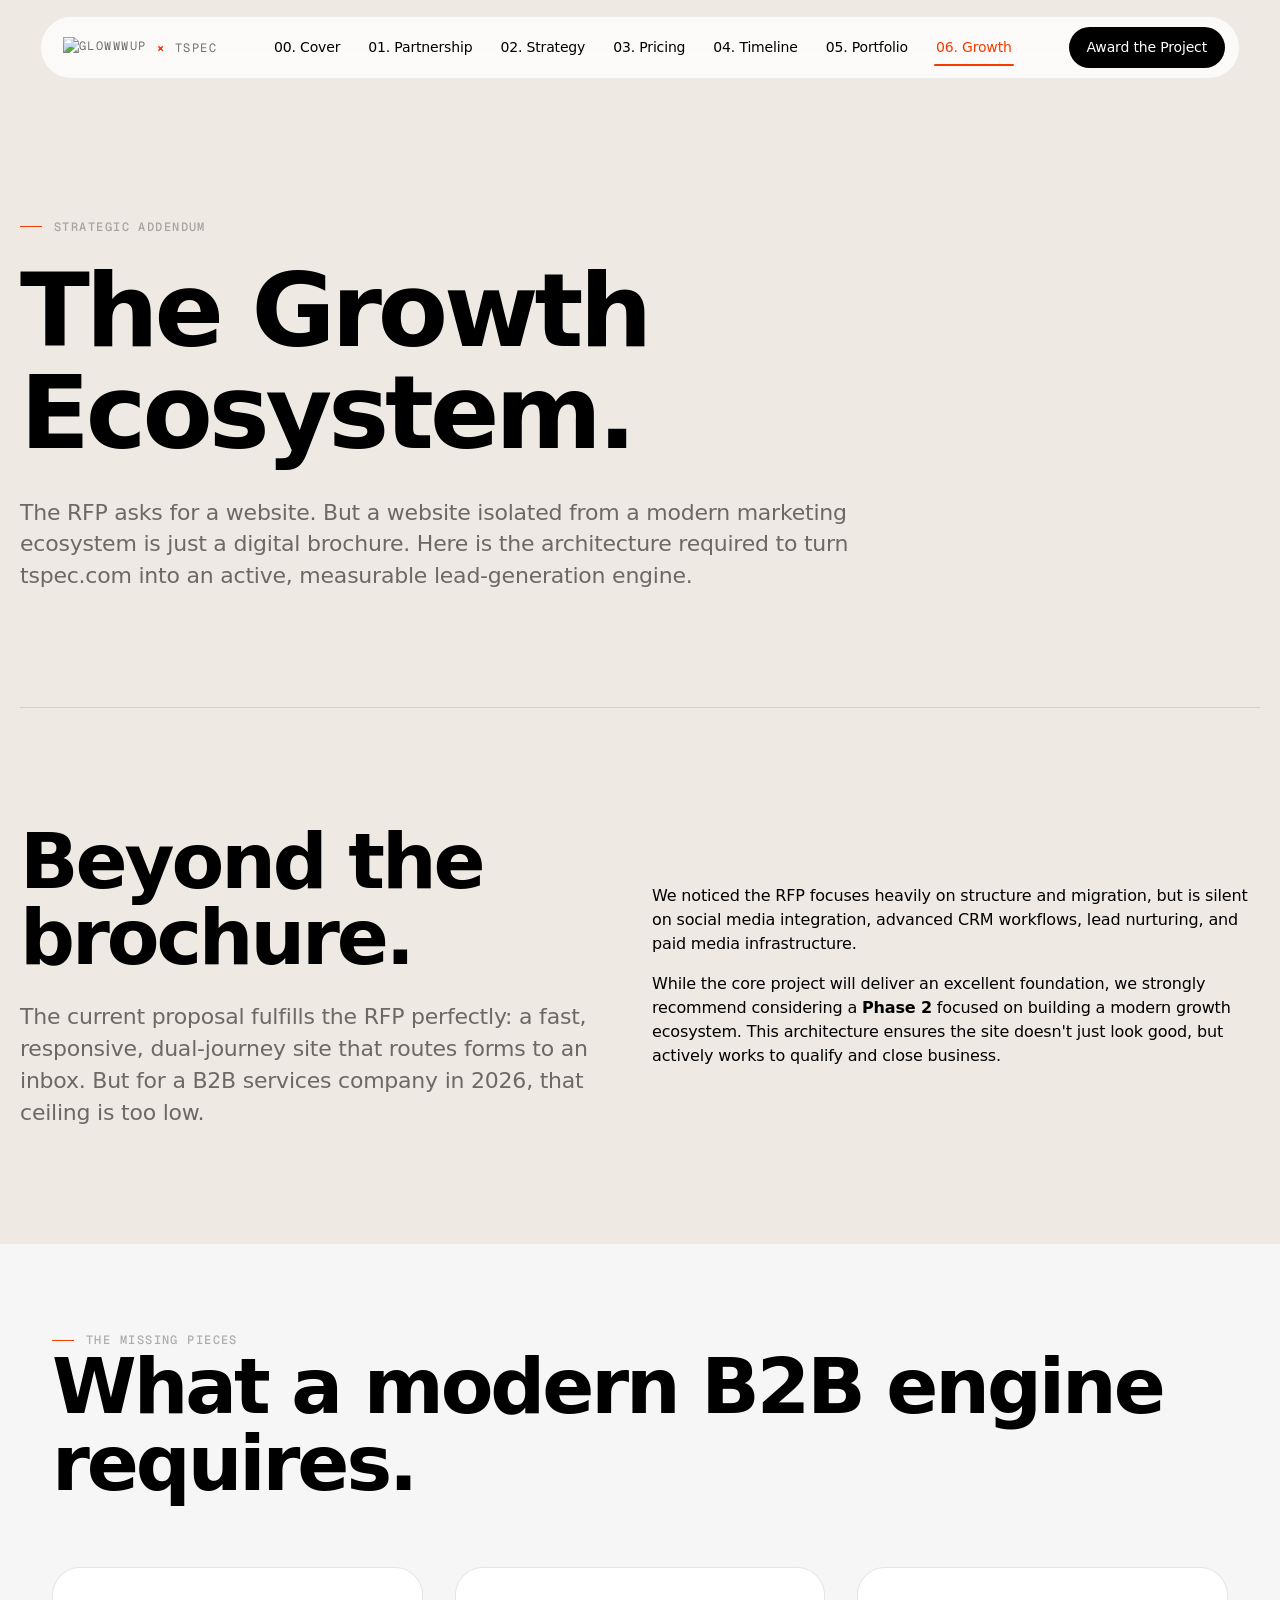
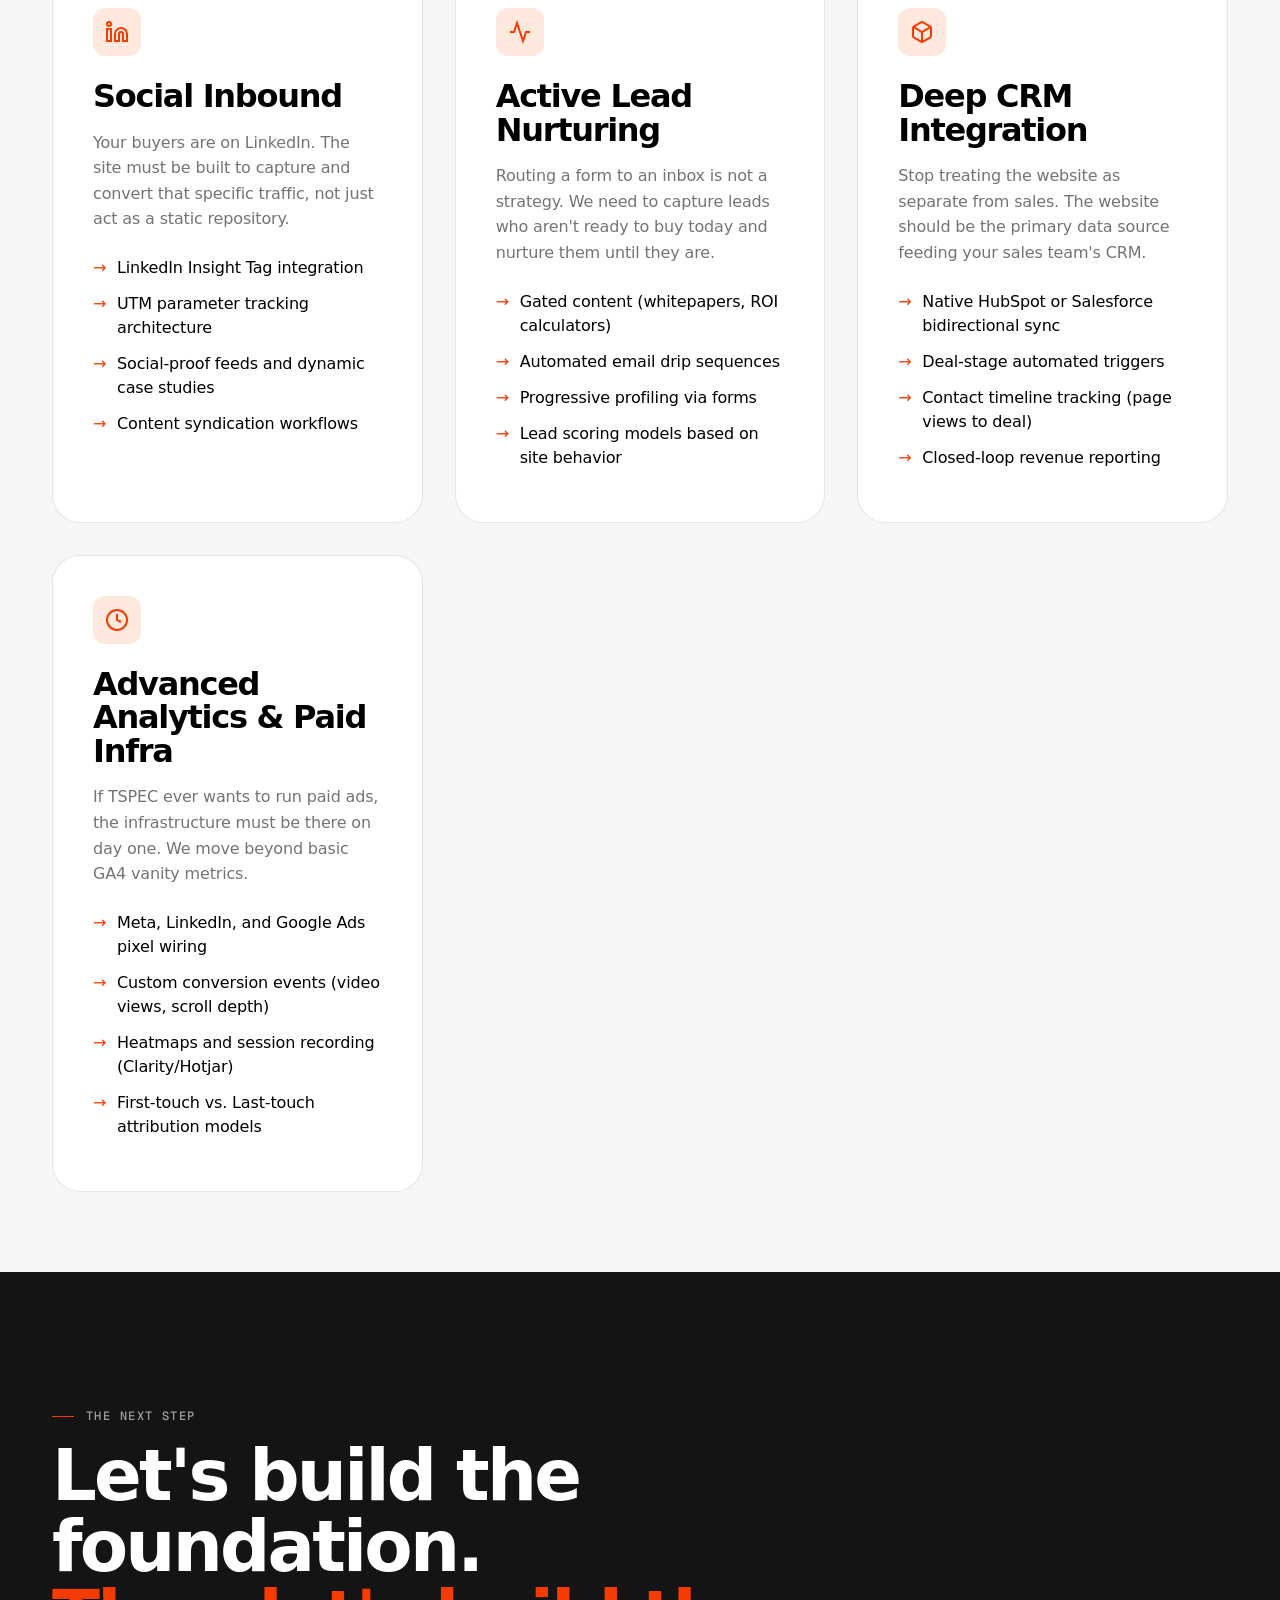
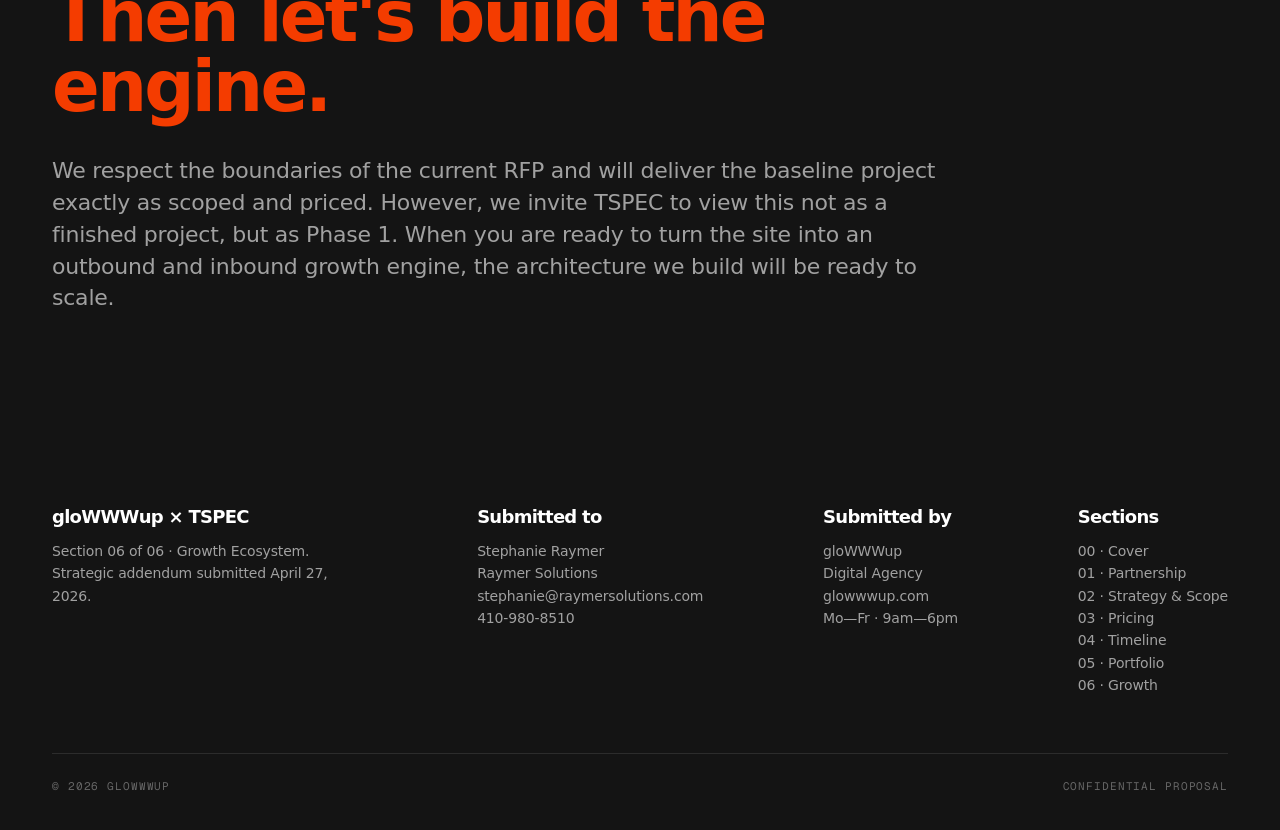
==== growth.html @ bdda94e9 "Fix website footer links and clean up proposal pages" ====
<!DOCTYPE html>
<html lang="en">

<head>
  <meta charset="utf-8">
  <meta name="viewport" content="width=device-width, initial-scale=1">
  <title>Growth Ecosystem · gloWWWup × TSPEC</title>
  <meta name="description"
    content="A strategic addendum to the TSPEC RFP response, focusing on the modern growth ecosystem, lead generation, and CRM integration.">
  <link rel="preconnect" href="https://fonts.googleapis.com">
  <link rel="preconnect" href="https://fonts.gstatic.com" crossorigin>
  <link
    href="https://fonts.googleapis.com/css2?family=Geist+Mono:wght@400;500;600&family=Playfair+Display:ital,wght@1,500&display=swap"
    rel="stylesheet">
  <link rel="stylesheet" href="assets/css/site.css">
  <style>
    .growth-hero {
      padding: clamp(64px, 9vw, 128px) 0;
      border-bottom: 1px solid var(--border);
    }

    .growth-hero h1 {
      font-size: clamp(48px, 8vw, 120px);
      letter-spacing: -.04em;
      line-height: 1;
      margin: 24px 0 32px;
      max-width: 14ch;
      overflow-wrap: break-word;
      word-break: break-word;
    }

    .ecosystem-grid {
      display: grid;
      grid-template-columns: repeat(auto-fit, minmax(300px, 1fr));
      gap: 32px;
      margin-top: 64px;
    }

    .eco-card {
      background: var(--surface);
      border: 1px solid var(--border);
      padding: 40px;
      border-radius: var(--r-lg);
    }

    .eco-card h3 {
      margin-bottom: 16px;
      font-size: clamp(24px, 3vw, 32px);
    }

    .eco-card p {
      color: var(--fg2);
      line-height: 1.6;
      margin-bottom: 24px;
    }

    .eco-card ul {
      list-style: none;
      padding: 0;
      margin: 0;
    }

    .eco-card li {
      position: relative;
      padding-left: 24px;
      margin-bottom: 12px;
      color: var(--fg1);
      font-weight: 500;
    }

    .eco-card li::before {
      content: '→';
      position: absolute;
      left: 0;
      color: var(--accent);
    }

    .eco-icon {
      display: inline-flex;
      align-items: center;
      justify-content: center;
      width: 48px;
      height: 48px;
      border-radius: var(--r-sm);
      background: var(--accent-soft);
      color: var(--accent);
      margin-bottom: 24px;
    }
  </style>
</head>

<body>

  <!-- ── NAV PILL ── -->
  <nav class="nav-pill">
    <div class="brand">
      <img src="assets/imagery/glowwwup-icon.svg" alt="gloWWWup">
      <span class="x">×</span>
      <span>TSPEC</span>
    </div>
    <div class="links">
      <a href="index.html">00. Cover</a>
      <a href="partnership.html">01. Partnership</a>
      <a href="strategy.html">02. Strategy</a>
      <a href="pricing.html">03. Pricing</a>
      <a href="timeline.html">04. Timeline</a>
      <a href="portfolio.html">05. Portfolio</a>
      <a href="growth.html" class="active" style="color: var(--accent);">06. Growth</a>
    </div>
    <a href="mailto:stephanie@raymersolutions.com" class="cta">Award the Project</a>
  </nav>

  <!-- ── HERO ── -->
  <section class="growth-hero shell">
    <p class="eyebrow">Strategic Addendum</p>
    <h1>The <span class="ital">Growth</span> Ecosystem.</h1>
    <p class="lede" style="max-width: 65ch;">
      The RFP asks for a website. But a website isolated from a modern marketing ecosystem is just a digital brochure.
      Here is the architecture required to turn tspec.com into an active, measurable lead-generation engine.
    </p>
  </section>

  <!-- ── INTRODUCTION ── -->
  <section class="section shell">
    <div class="grid-2">
      <div>
        <h2>Beyond the brochure.</h2>
        <p class="lede" style="margin-top: 24px;">The current proposal fulfills the RFP perfectly: a fast, responsive,
          dual-journey site that routes forms to an inbox. But for a B2B services company in 2026, that ceiling is too
          low.</p>
      </div>
      <div class="stack" style="justify-content: center;">
        <p>We noticed the RFP focuses heavily on structure and migration, but is silent on social media integration,
          advanced CRM workflows, lead nurturing, and paid media infrastructure. </p>
        <p>While the core project will deliver an excellent foundation, we strongly recommend considering a
          <strong>Phase 2</strong> focused on building a modern growth ecosystem. This architecture ensures the site
          doesn't just look good, but actively works to qualify and close business.</p>
      </div>
    </div>
  </section>

  <!-- ── ECOSYSTEM PILLARS ── -->
  <section class="section-on-alt">
    <div class="shell" style="padding-top: 80px; padding-bottom: 80px;">
      <p class="eyebrow">The Missing Pieces</p>
      <h2>What a modern B2B engine requires.</h2>

      <div class="ecosystem-grid">

        <!-- Pillar 1 -->
        <div class="eco-card">
          <div class="eco-icon">
            <svg width="24" height="24" viewBox="0 0 24 24" fill="none" stroke="currentColor" stroke-width="2">
              <path d="M16 8a6 6 0 0 1 6 6v7h-4v-7a2 2 0 0 0-2-2 2 2 0 0 0-2 2v7h-4v-7a6 6 0 0 1 6-6z"></path>
              <rect x="2" y="9" width="4" height="12"></rect>
              <circle cx="4" cy="4" r="2"></circle>
            </svg>
          </div>
          <h3>Social Inbound</h3>
          <p>Your buyers are on LinkedIn. The site must be built to capture and convert that specific traffic, not just
            act as a static repository.</p>
          <ul>
            <li>LinkedIn Insight Tag integration</li>
            <li>UTM parameter tracking architecture</li>
            <li>Social-proof feeds and dynamic case studies</li>
            <li>Content syndication workflows</li>
          </ul>
        </div>

        <!-- Pillar 2 -->
        <div class="eco-card">
          <div class="eco-icon">
            <svg width="24" height="24" viewBox="0 0 24 24" fill="none" stroke="currentColor" stroke-width="2">
              <path d="M22 12h-4l-3 9L9 3l-3 9H2"></path>
            </svg>
          </div>
          <h3>Active Lead Nurturing</h3>
          <p>Routing a form to an inbox is not a strategy. We need to capture leads who aren't ready to buy today and
            nurture them until they are.</p>
          <ul>
            <li>Gated content (whitepapers, ROI calculators)</li>
            <li>Automated email drip sequences</li>
            <li>Progressive profiling via forms</li>
            <li>Lead scoring models based on site behavior</li>
          </ul>
        </div>

        <!-- Pillar 3 -->
        <div class="eco-card">
          <div class="eco-icon">
            <svg width="24" height="24" viewBox="0 0 24 24" fill="none" stroke="currentColor" stroke-width="2">
              <path
                d="M21 16V8a2 2 0 0 0-1-1.73l-7-4a2 2 0 0 0-2 0l-7 4A2 2 0 0 0 3 8v8a2 2 0 0 0 1 1.73l7 4a2 2 0 0 0 2 0l7-4A2 2 0 0 0 21 16z">
              </path>
              <polyline points="3.27 6.96 12 12.01 20.73 6.96"></polyline>
              <line x1="12" y1="22.08" x2="12" y2="12"></line>
            </svg>
          </div>
          <h3>Deep CRM Integration</h3>
          <p>Stop treating the website as separate from sales. The website should be the primary data source feeding
            your sales team's CRM.</p>
          <ul>
            <li>Native HubSpot or Salesforce bidirectional sync</li>
            <li>Deal-stage automated triggers</li>
            <li>Contact timeline tracking (page views to deal)</li>
            <li>Closed-loop revenue reporting</li>
          </ul>
        </div>

        <!-- Pillar 4 -->
        <div class="eco-card">
          <div class="eco-icon">
            <svg width="24" height="24" viewBox="0 0 24 24" fill="none" stroke="currentColor" stroke-width="2">
              <circle cx="12" cy="12" r="10"></circle>
              <polyline points="12 6 12 12 16 14"></polyline>
            </svg>
          </div>
          <h3>Advanced Analytics & Paid Infra</h3>
          <p>If TSPEC ever wants to run paid ads, the infrastructure must be there on day one. We move beyond basic GA4
            vanity metrics.</p>
          <ul>
            <li>Meta, LinkedIn, and Google Ads pixel wiring</li>
            <li>Custom conversion events (video views, scroll depth)</li>
            <li>Heatmaps and session recording (Clarity/Hotjar)</li>
            <li>First-touch vs. Last-touch attribution models</li>
          </ul>
        </div>

      </div>
    </div>
  </section>

  <!-- ── PHASE 2 PROPOSAL ── -->
  <section class="dark-band">
    <div class="shell">
      <p class="eyebrow eyebrow-on-dark">The Next Step</p>
      <h2 style="font-size: clamp(36px, 5.5vw, 72px); margin: 16px 0 32px; max-width: 18ch;">
        Let's build the foundation.<br>
        <span class="accent">Then let's build the engine.</span>
      </h2>
      <p class="lede" style="max-width: 64ch;">
        We respect the boundaries of the current RFP and will deliver the baseline project exactly as scoped and priced.
        However, we invite TSPEC to view this not as a finished project, but as Phase 1. When you are ready to turn the
        site into an outbound and inbound growth engine, the architecture we build will be ready to scale.
      </p>
    </div>
  </section>

  <!-- ── FOOTER ── -->
  <footer class="site-foot">
    <div class="shell">
      <div class="row">
        <div style="max-width: 30ch;">
          <h6>gloWWWup × TSPEC</h6>
          <p>Section 06 of 06 · Growth Ecosystem. Strategic addendum submitted April 27, 2026.</p>
        </div>
        <div>
          <h6>Submitted to</h6>
          <p>Stephanie Raymer<br>Raymer Solutions<br><a
              href="mailto:stephanie@raymersolutions.com">stephanie@raymersolutions.com</a><br>410-980-8510</p>
        </div>
        <div>
          <h6>Submitted by</h6>
          <p>gloWWWup<br>Digital Agency<br><a href="https://glowwwup.com">glowwwup.com</a><br>Mo—Fr · 9am—6pm</p>
        </div>
        <div>
          <h6>Sections</h6>
          <p>
            <a href="index.html">00 · Cover</a><br>
            <a href="partnership.html">01 · Partnership</a><br>
            <a href="strategy.html">02 · Strategy &amp; Scope</a><br>
            <a href="pricing.html">03 · Pricing</a><br>
            <a href="timeline.html">04 · Timeline</a><br>
            <a href="portfolio.html">05 · Portfolio</a><br>
            <a href="growth.html">06 · Growth</a>
          </p>
        </div>
      </div>
      <div class="legal">
        <span>© 2026 gloWWWup</span>
        <span>Confidential Proposal</span>
      </div>
    </div>
  </footer>

</body>

</html>
---- assets/css/site.css ----
/* ─────────────────────────────────────────────────────────────────────────
   gloWWWup × TSPEC — Proposal Site
   Design tokens lifted from the gloWWWup style guide v1
   ───────────────────────────────────────────────────────────────────────── */

:root {
  /* Surfaces */
  --bg:              #EEE9E3;
  --bg-alt:          #F6F6F6;
  --bg-dark:         #141414;
  --surface:         #FFFFFF;

  /* Foreground */
  --fg1:             #000000;
  --fg2:             rgba(0,0,0,.55);
  --fg3:             rgba(0,0,0,.30);
  --fg-on-dark:      #FFFFFF;
  --fg-on-dark-mute: rgba(255,255,255,.60);
  --fg-on-dark-dim:  rgba(255,255,255,.35);

  /* Accent */
  --accent:          #F43C00;
  --accent-soft:     #FFE9DF;
  --accent-deep:     #5A1500;
  --on-accent:       #FFFFFF;

  /* Borders */
  --border:          rgba(0,0,0,.10);
  --border-strong:   rgba(0,0,0,.20);
  --border-dark:     rgba(255,255,255,.10);

  /* TSPEC accent (used sparingly, paired with brand) */
  --tspec-green:     #6F9A40;
  --tspec-deep:      #3A4A28;

  /* Typography */
  --font-sans:  "Helvetica Neue", "HelveticaNeue", "Inter", system-ui, -apple-system, sans-serif;
  --font-geist: "Geist Mono", "JetBrains Mono", "SF Mono", ui-monospace, Menlo, monospace;
  --font-serif: "Playfair Display", "Times New Roman", serif;

  /* Spacing scale */
  --sp-1: 4px;  --sp-2: 8px;   --sp-3: 12px;  --sp-4: 16px;
  --sp-5: 24px; --sp-6: 32px;  --sp-7: 48px;  --sp-8: 64px;
  --sp-9: 96px; --sp-10: 128px;

  /* Radii */
  --r-xs: 6px; --r-sm: 12px; --r-md: 20px; --r-lg: 28px; --r-xl: 40px; --r-pill: 999px;

  /* Elevation */
  --shadow-sm: 0 1px 2px rgba(0,0,0,.06);
  --shadow-md: 0 8px 24px rgba(0,0,0,.08);
  --shadow-lg: 0 24px 60px rgba(0,0,0,.12);

  /* Motion */
  --ease-out: cubic-bezier(.2,.7,.1,1);
}

/* ── RESET ── */
*, *::before, *::after { box-sizing: border-box; }
html, body { margin: 0; padding: 0; }
img, svg { display: block; max-width: 100%; }
button { font: inherit; cursor: pointer; border: none; background: none; }
a { color: inherit; text-decoration: none; }
ul { list-style: none; padding: 0; margin: 0; }

/* ── BASE TYPOGRAPHY ── */
html { -webkit-font-smoothing: antialiased; -moz-osx-font-smoothing: grayscale; }
body {
  font-family: var(--font-sans);
  background: var(--bg);
  color: var(--fg1);
  font-size: 16px;
  line-height: 1.5;
  letter-spacing: -.01em;
}

h1, h2, h3, h4, h5, h6 { margin: 0; font-weight: 700; letter-spacing: -.04em; line-height: 1; }
h1 { font-size: clamp(56px, 9vw, 96px); }
h2 { font-size: clamp(40px, 6vw, 80px); }
h3 { font-size: clamp(32px, 4vw, 56px); line-height: 1.05; }
h4 { font-size: clamp(24px, 2.6vw, 40px); font-weight: 500; line-height: 1.1; }
h5 { font-size: 28px; font-weight: 600; line-height: 1.15; }
h6 { font-size: 22px; font-weight: 600; line-height: 1.2; }

p { margin: 0; }
em, .italic-serif { font-family: var(--font-serif); font-style: italic; font-weight: 500; }

.eyebrow {
  font-family: var(--font-geist);
  font-size: 12px;
  font-weight: 500;
  letter-spacing: .12em;
  text-transform: uppercase;
  color: var(--fg3);
  display: inline-flex;
  align-items: center;
  gap: 12px;
}
.eyebrow::before {
  content: '';
  display: inline-block;
  width: 22px;
  height: 1px;
  background: var(--accent);
}
.eyebrow.no-rule::before { display: none; }
.eyebrow-on-dark { color: var(--fg-on-dark-mute); }

.lede {
  font-size: clamp(18px, 2vw, 22px);
  line-height: 1.45;
  color: var(--fg2);
  letter-spacing: -.01em;
  max-width: 60ch;
}

.accent { color: var(--accent); }
.muted  { color: var(--fg2); }

/* ── LAYOUT ── */
.shell {
  max-width: 1240px;
  margin: 0 auto;
  padding: 0 32px;
}
@media (max-width: 600px) {
  .shell { padding: 0 20px; }
}
.section { padding: clamp(64px, 9vw, 128px) 0; }
.section.tight { padding: clamp(48px, 6vw, 80px) 0; }
.section + .section { border-top: 1px solid var(--border); }
.section-on-dark { background: var(--bg-dark); color: var(--fg-on-dark); }
.section-on-dark + .section { border-top: none; }
.section-on-dark .lede { color: var(--fg-on-dark-mute); }
.section-on-alt { background: var(--bg-alt); }

/* Page-wide stripe to put a dark band edge-to-edge */
.dark-band {
  background: var(--bg-dark);
  color: var(--fg-on-dark);
  padding: clamp(72px, 10vw, 144px) 0;
}
.dark-band .lede { color: var(--fg-on-dark-mute); }
.dark-band .eyebrow { color: var(--fg-on-dark-mute); }

/* ── NAV PILL ── */
.nav-pill {
  position: sticky;
  top: 16px;
  z-index: 100;
  margin: 16px auto;
  width: calc(100% - 32px);
  max-width: 1200px;
  display: flex;
  align-items: center;
  justify-content: space-between;
  gap: 16px;
  background: rgba(255,255,255,.78);
  backdrop-filter: blur(14px);
  -webkit-backdrop-filter: blur(14px);
  border: 1px solid rgba(0,0,0,.06);
  border-radius: var(--r-pill);
  padding: 10px 14px 10px 22px;
  transition: all .3s var(--ease-out);
}
.nav-pill .brand {
  display: flex; align-items: center; gap: 10px;
  font-family: var(--font-geist);
  font-size: 12px;
  letter-spacing: .12em;
  text-transform: uppercase;
  color: var(--fg2);
}
.nav-pill .brand img { height: 22px; width: auto; }
.nav-pill .brand .x { color: var(--accent); font-weight: 700; }
.nav-pill .links {
  display: flex; gap: 24px;
  font-size: 14px; font-weight: 500;
}
.nav-pill .links a {
  position: relative;
  padding: 6px 2px;
  transition: color .18s var(--ease-out);
}
.nav-pill .links a:hover { color: var(--accent); }
.nav-pill .links a.active::after {
  content: '';
  position: absolute;
  left: 0; right: 0; bottom: -2px;
  height: 2px; background: var(--accent);
  border-radius: 2px;
}
.nav-pill .cta {
  background: #000; color: #fff;
  padding: 10px 18px;
  border-radius: var(--r-pill);
  font-size: 14px; font-weight: 500;
  transition: background .18s var(--ease-out);
}
.nav-pill .cta:hover { background: var(--accent); }
@media (max-width: 900px) {
  .nav-pill .links { display: none; }
}
@media (max-width: 600px) {
  .nav-pill {
    padding: 8px 10px 8px 16px;
    gap: 8px;
    width: calc(100% - 40px);
    top: 12px;
  }
  .nav-pill .brand span:last-child,
  .nav-pill .brand .x { display: none; }
  .nav-pill .brand img { height: 18px; }
  .nav-pill .cta { padding: 8px 14px; font-size: 13px; }
}

/* ── BUTTONS ── */
.btn {
  display: inline-flex;
  align-items: center;
  gap: 10px;
  padding: 14px 8px 14px 22px;
  border-radius: var(--r-pill);
  border: 1px solid transparent;
  font-family: var(--font-sans);
  font-size: 15px;
  font-weight: 500;
  letter-spacing: -.01em;
  cursor: pointer;
  transition: background .2s var(--ease-out), color .2s var(--ease-out), transform .2s var(--ease-out);
}
.btn:hover { transform: translateY(-1px); }
.btn .arrow {
  width: 32px; height: 32px;
  border-radius: var(--r-pill);
  background: #fff;
  display: inline-flex; align-items: center; justify-content: center;
}
.btn .arrow svg { width: 12px; height: 12px; }
.btn-primary { background: #000; color: #fff; }
.btn-primary:hover { background: var(--accent); }
.btn-primary:hover .arrow svg path { stroke: var(--accent); }
.btn-accent  { background: var(--accent); color: #fff; }
.btn-accent .arrow svg path { stroke: var(--accent); }
.btn-ghost   { background: transparent; color: #000; border-color: var(--border-strong); padding: 14px 22px; }
.btn-ghost:hover { background: #000; color: #fff; }
.btn-on-dark.btn-ghost { color: #fff; border-color: rgba(255,255,255,.25); }
.btn-on-dark.btn-ghost:hover { background: #fff; color: #000; }

/* ── CARD ── */
.card {
  background: var(--surface);
  border: 1px solid var(--border);
  border-radius: var(--r-lg);
  padding: 28px 30px;
}
.card.flush { padding: 0; overflow: hidden; }
.card-on-dark {
  background: rgba(255,255,255,.04);
  border-color: var(--border-dark);
}

/* ── FOOTER ── */
.site-foot {
  background: var(--bg-dark);
  color: var(--fg-on-dark);
  padding: 64px 0 36px;
}
.site-foot .row {
  display: flex;
  justify-content: space-between;
  align-items: flex-start;
  gap: 32px;
  flex-wrap: wrap;
}
.site-foot h6 { color: var(--fg-on-dark); font-weight: 600; margin-bottom: 12px; font-size: 18px; }
.site-foot p, .site-foot a { color: var(--fg-on-dark-mute); font-size: 14px; line-height: 1.6; }
.site-foot a:hover { color: var(--accent); }
.site-foot .legal {
  margin-top: 56px;
  padding-top: 24px;
  border-top: 1px solid var(--border-dark);
  display: flex; justify-content: space-between; gap: 16px; flex-wrap: wrap;
  font-family: var(--font-geist);
  font-size: 11px; letter-spacing: .08em; text-transform: uppercase;
  color: var(--fg-on-dark-dim);
}

/* ── UTILITY ── */
.grid     { display: grid; gap: var(--sp-5); }
.grid-2   { display: grid; grid-template-columns: 1fr 1fr; gap: var(--sp-5); }
.grid-3   { display: grid; grid-template-columns: repeat(3, 1fr); gap: var(--sp-5); }
.grid-4   { display: grid; grid-template-columns: repeat(4, 1fr); gap: var(--sp-5); }
.flex     { display: flex; }
.between  { justify-content: space-between; }
.center   { justify-content: center; align-items: center; }
.stack    { display: flex; flex-direction: column; gap: var(--sp-4); }
.stack-lg { display: flex; flex-direction: column; gap: var(--sp-7); }

@media (max-width: 900px) {
  .grid-2, .grid-3, .grid-4 { grid-template-columns: 1fr; }
}

/* ── BADGE / CHIP ── */
.badge {
  display: inline-flex;
  align-items: center;
  gap: 6px;
  padding: 5px 10px;
  border-radius: var(--r-pill);
  background: var(--accent-soft);
  color: var(--accent-deep);
  font-family: var(--font-geist);
  font-size: 11px;
  font-weight: 600;
  letter-spacing: .06em;
  text-transform: uppercase;
}
.badge-on-dark {
  background: rgba(255,255,255,.08);
  color: var(--fg-on-dark);
}
.badge-accent {
  background: var(--accent);
  color: #fff;
}

/* Hairline divider */
.rule { height: 1px; background: var(--border); border: none; margin: 0; }
.rule-on-dark { background: var(--border-dark); }

/* TOC dot leader for cover */
.dot-leader {
  display: grid;
  grid-template-columns: auto 1fr auto;
  align-items: baseline;
  gap: 12px;
}
.dot-leader .dots {
  border-bottom: 1px dotted var(--border-strong);
  height: 0;
  align-self: end;
  margin-bottom: 6px;
}

/* Accent link */
.alink {
  font-weight: 500;
  border-bottom: 1px solid currentColor;
  padding-bottom: 1px;
  transition: color .18s var(--ease-out);
}
.alink:hover { color: var(--accent); }
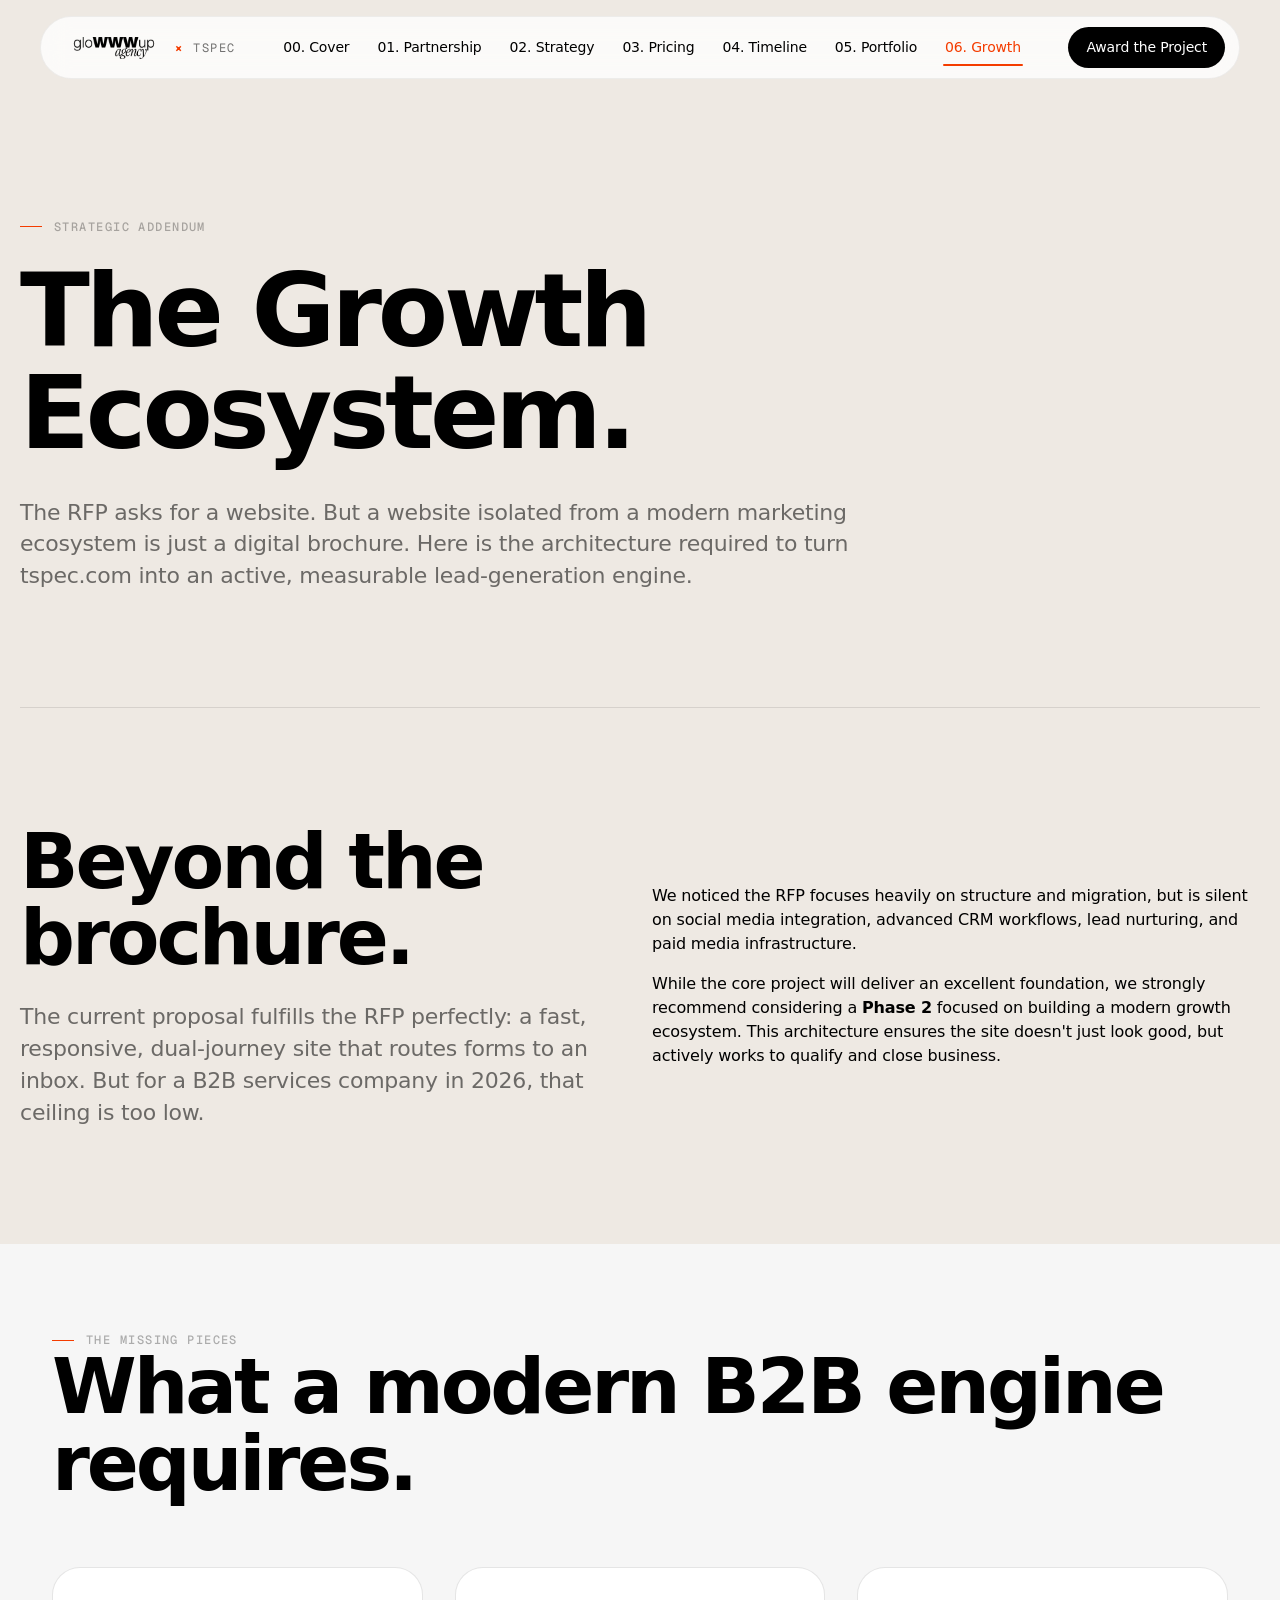
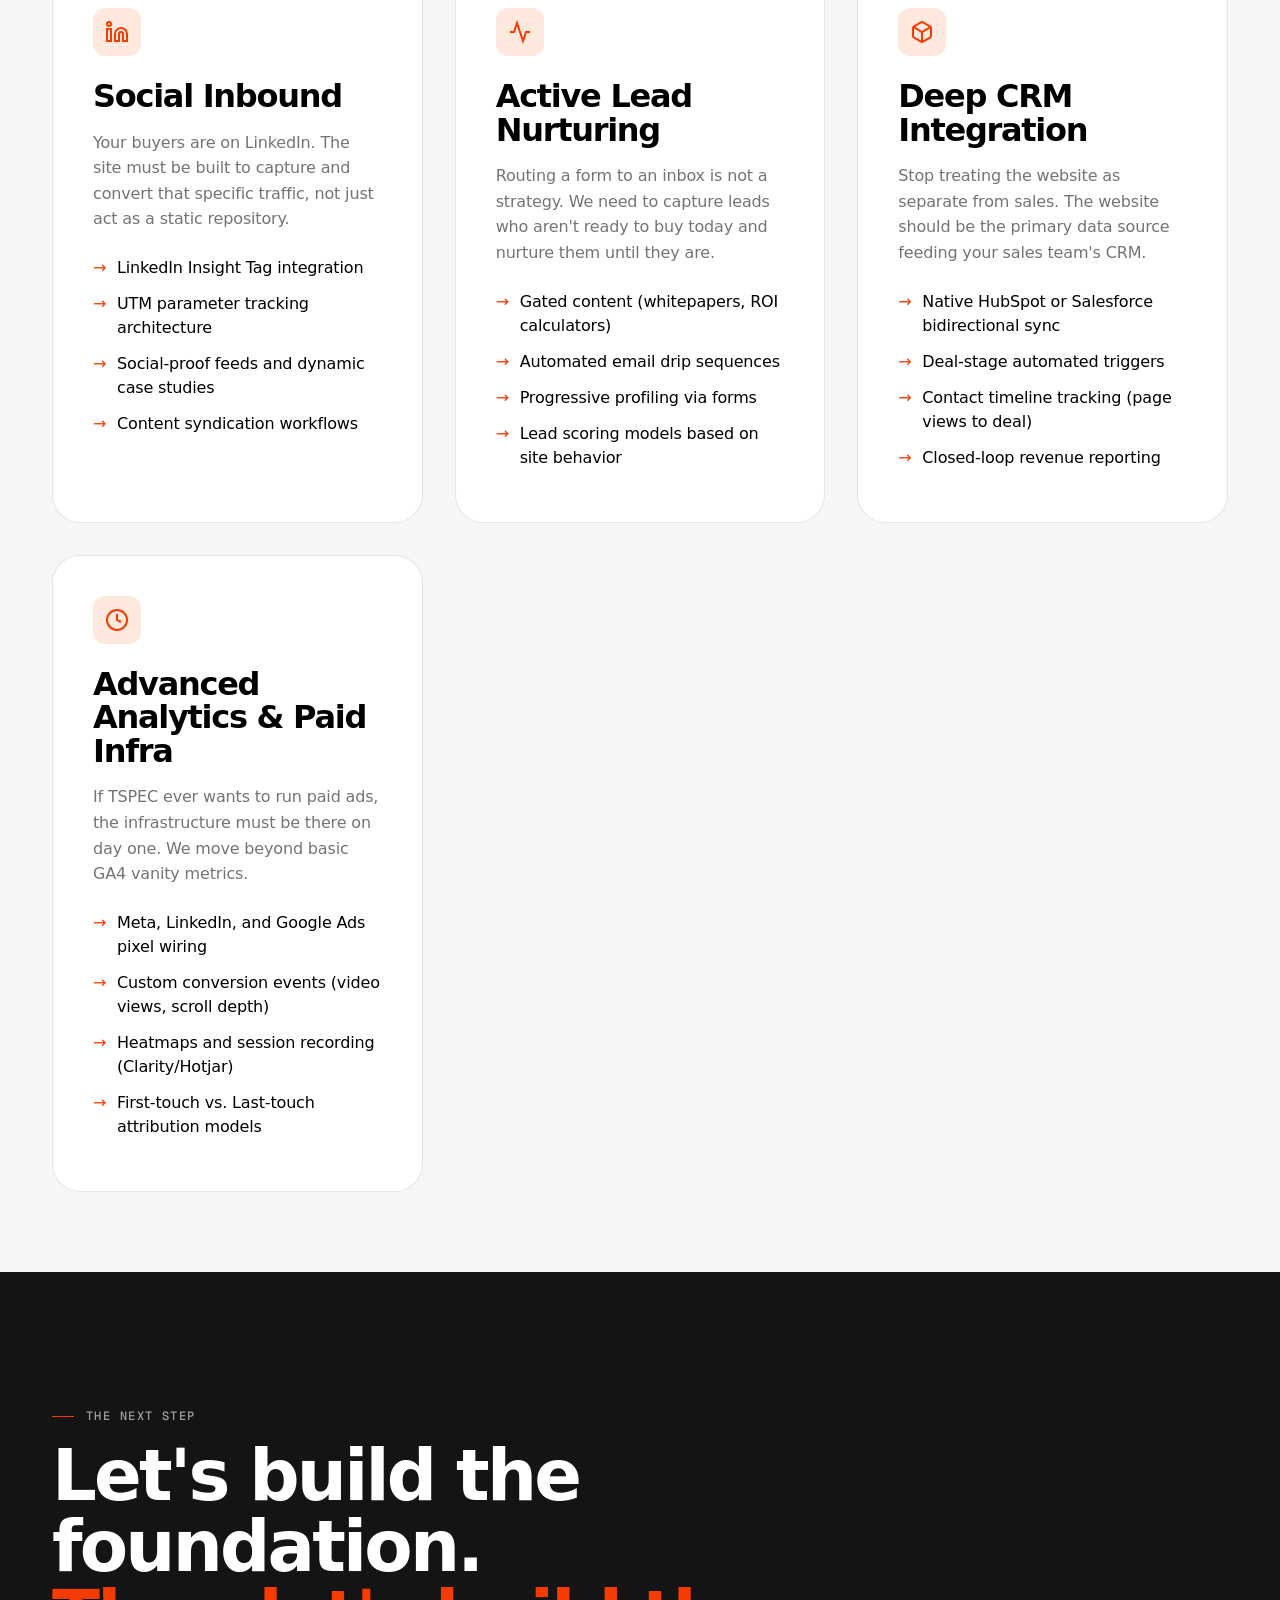
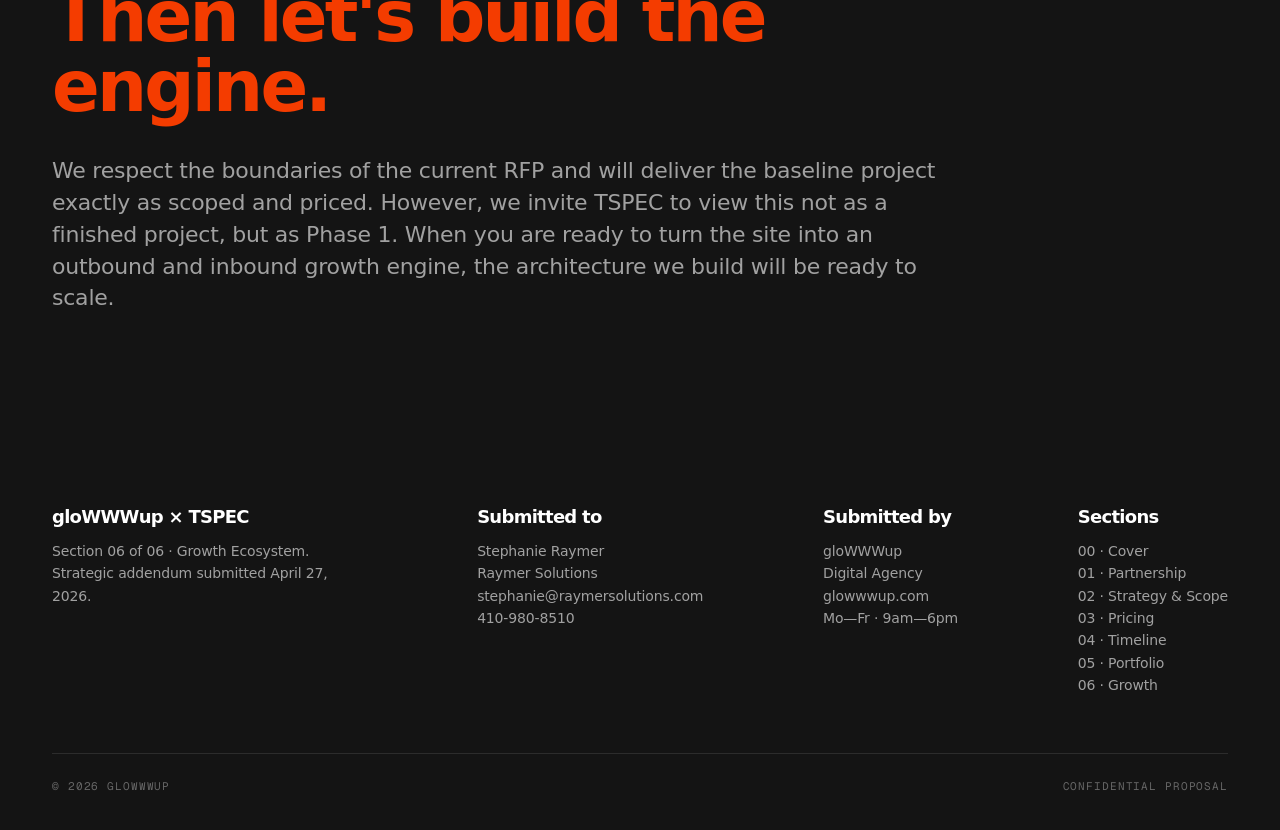
==== commit 1818c8ce: "Fix logo path in growth.html" ====
--- a/growth.html
+++ b/growth.html
@@ -94,7 +94,7 @@
   <!-- ── NAV PILL ── -->
   <nav class="nav-pill">
     <div class="brand">
-      <img src="assets/imagery/glowwwup-icon.svg" alt="gloWWWup">
+      <img src="assets/img/glowwwup-wordmark.png" alt="gloWWWup">
       <span class="x">×</span>
       <span>TSPEC</span>
     </div>
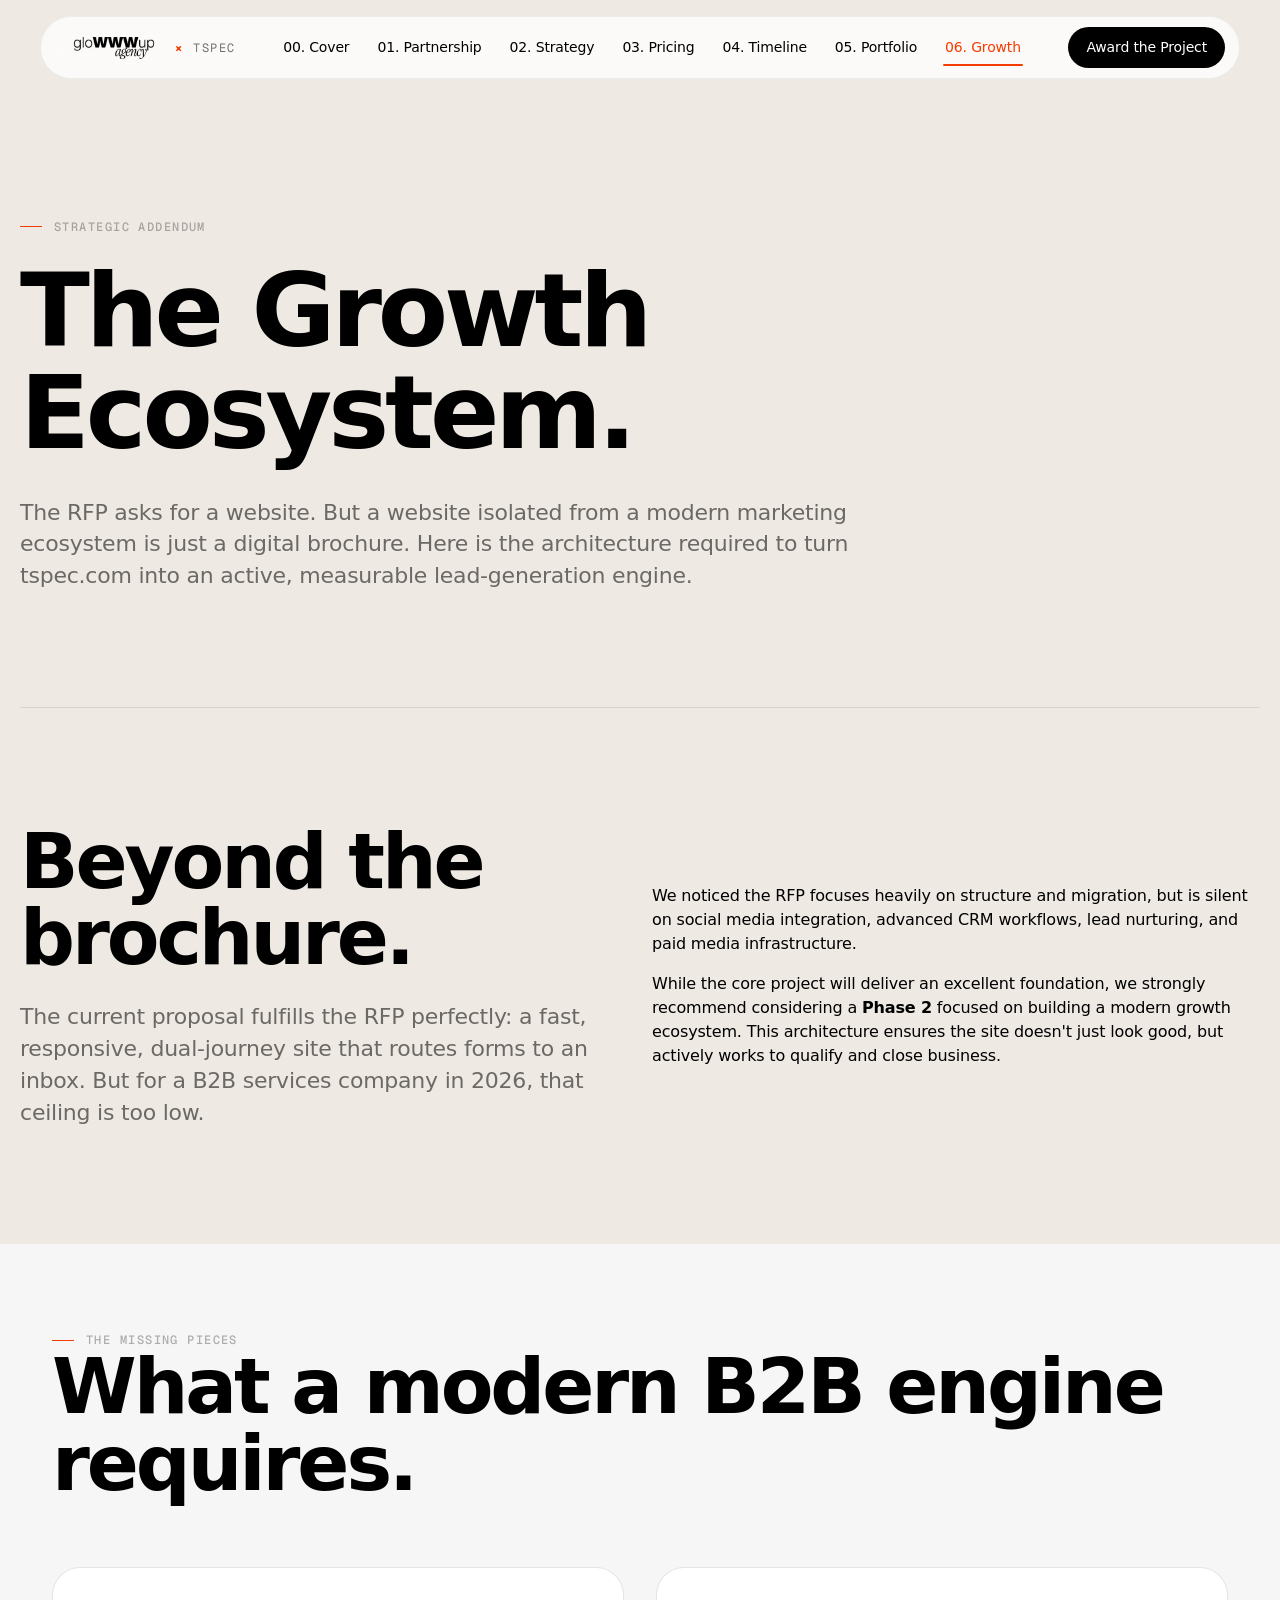
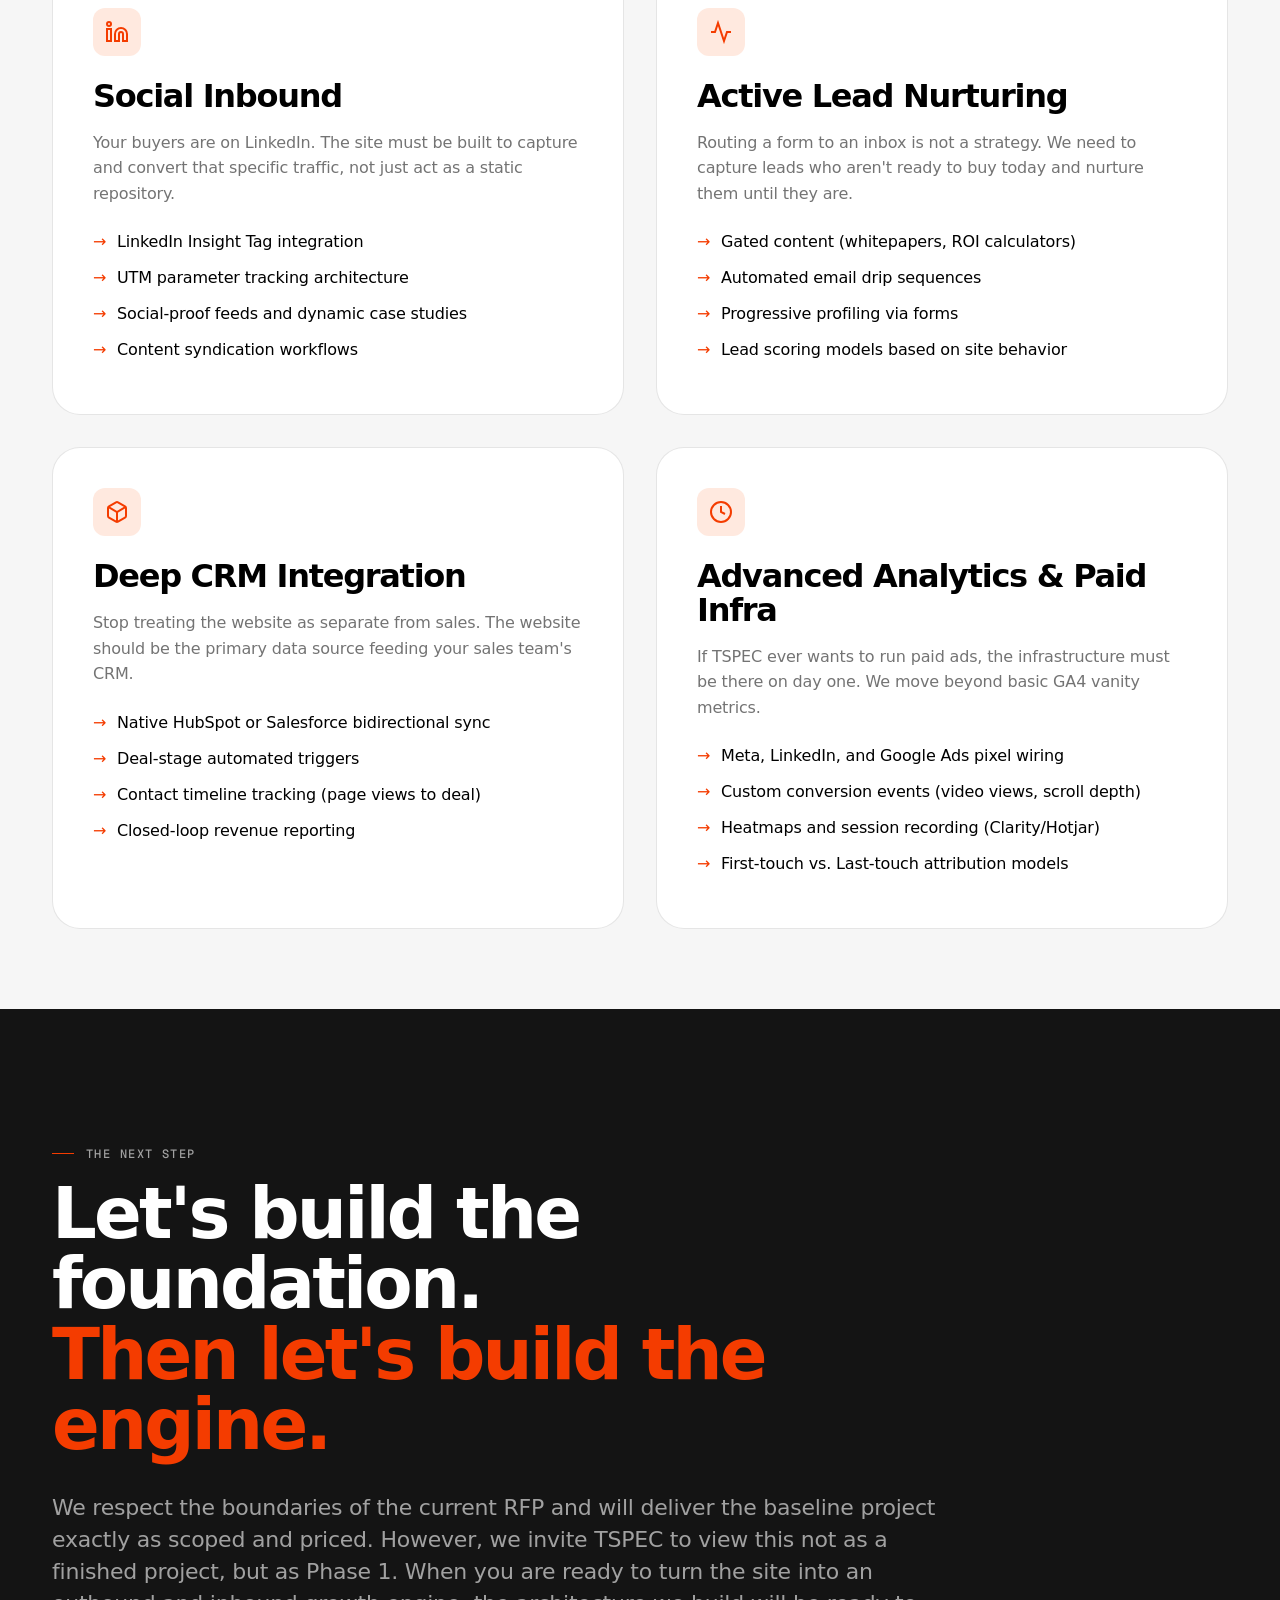
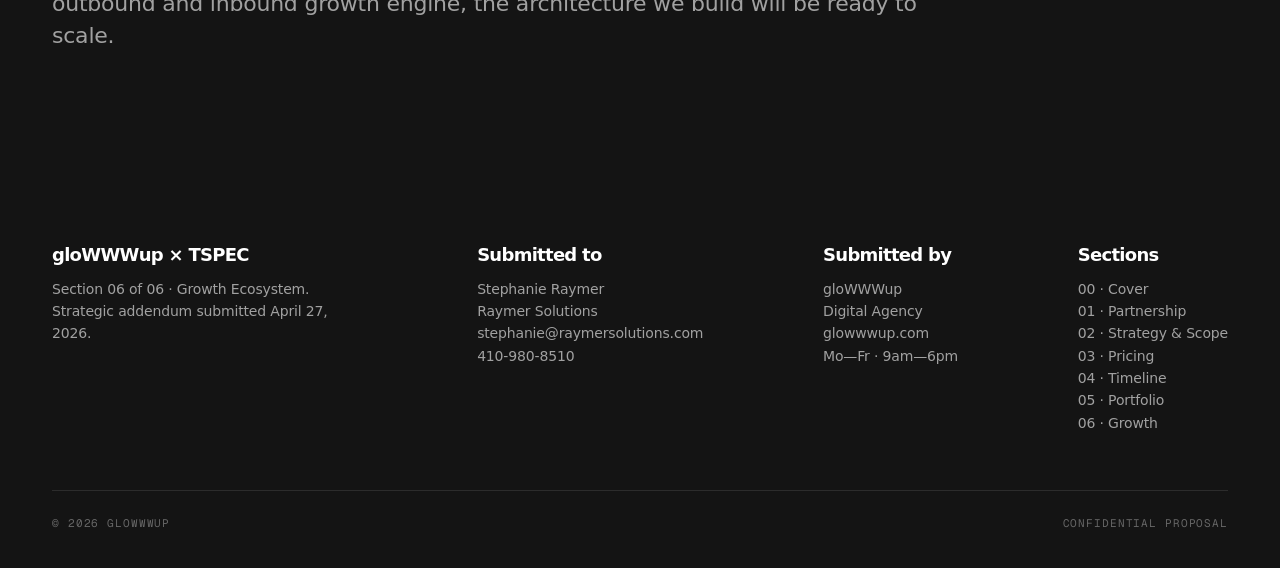
==== commit a722e949: "Update grid to display 2 cards per row" ====
--- a/growth.html
+++ b/growth.html
@@ -31,9 +31,15 @@
 
     .ecosystem-grid {
       display: grid;
-      grid-template-columns: repeat(auto-fit, minmax(300px, 1fr));
+      grid-template-columns: repeat(2, 1fr);
       gap: 32px;
       margin-top: 64px;
+    }
+
+    @media (max-width: 760px) {
+      .ecosystem-grid {
+        grid-template-columns: 1fr;
+      }
     }
 
     .eco-card {
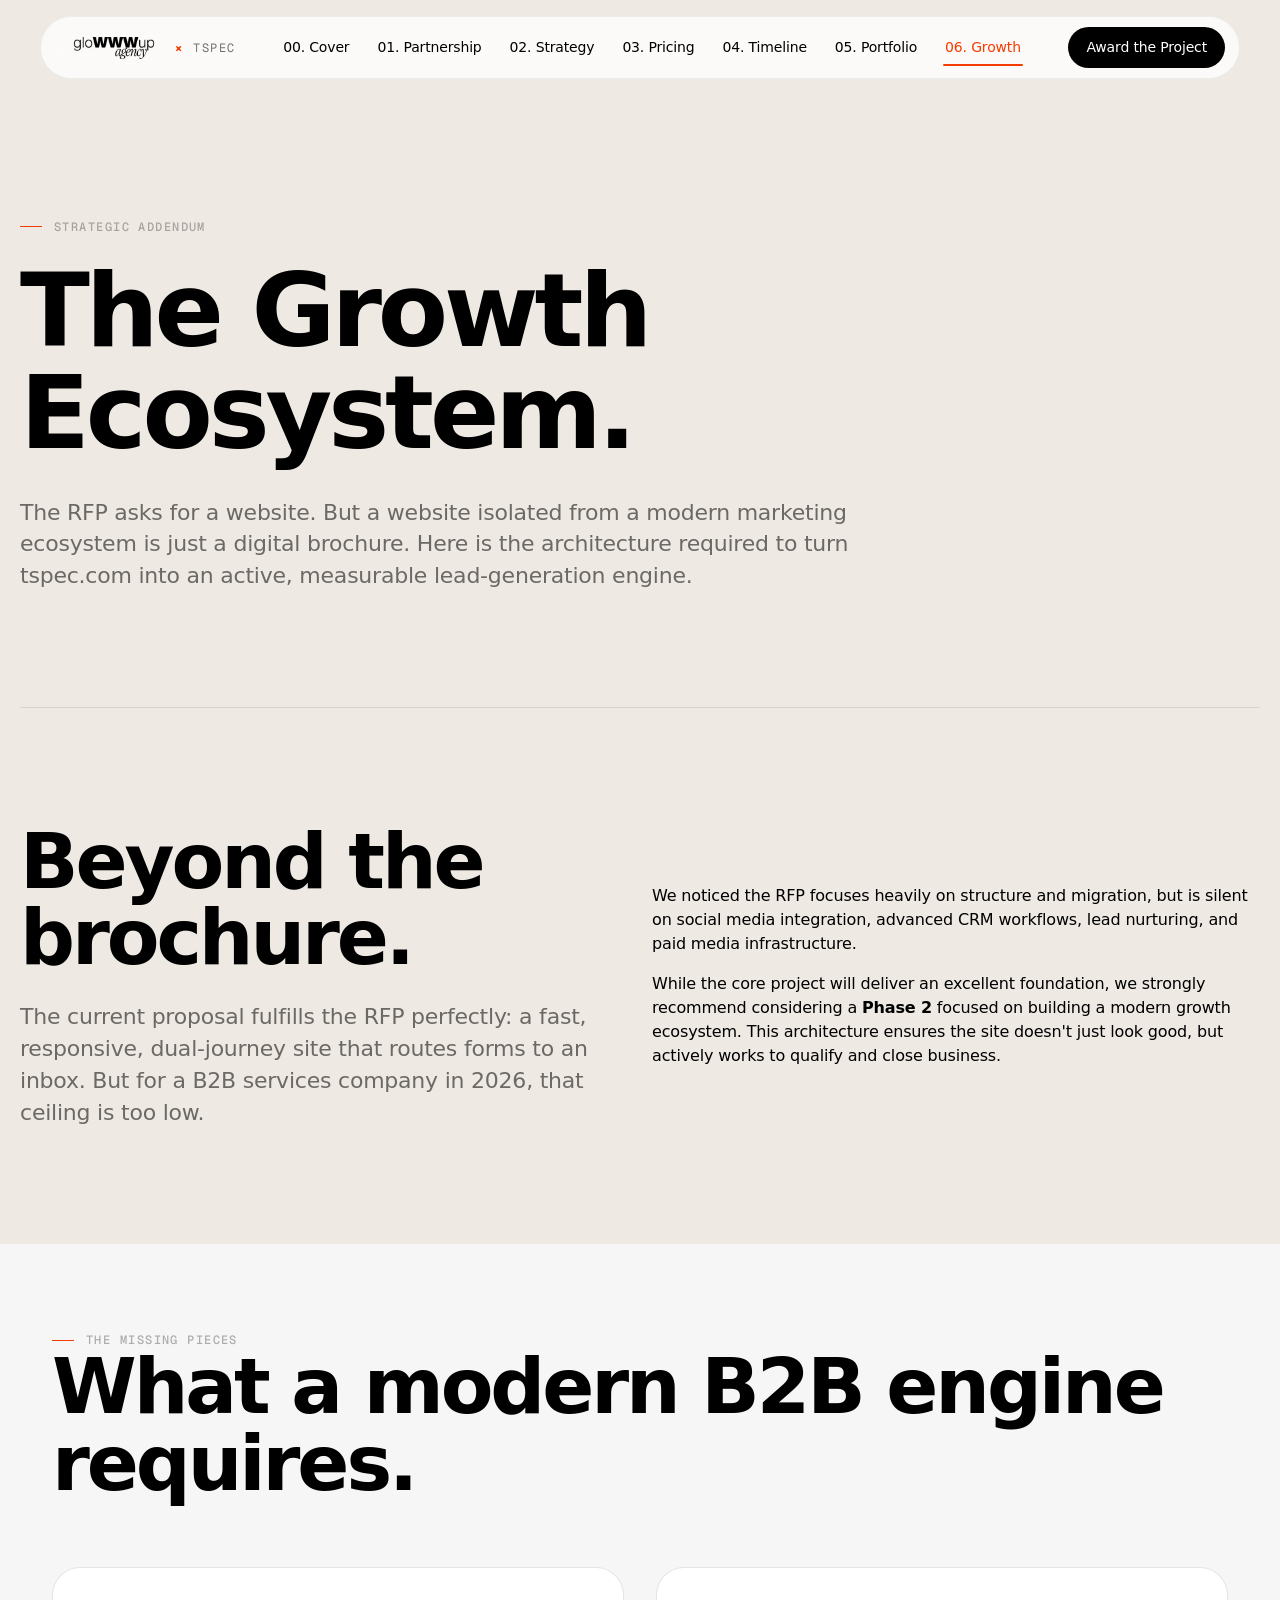
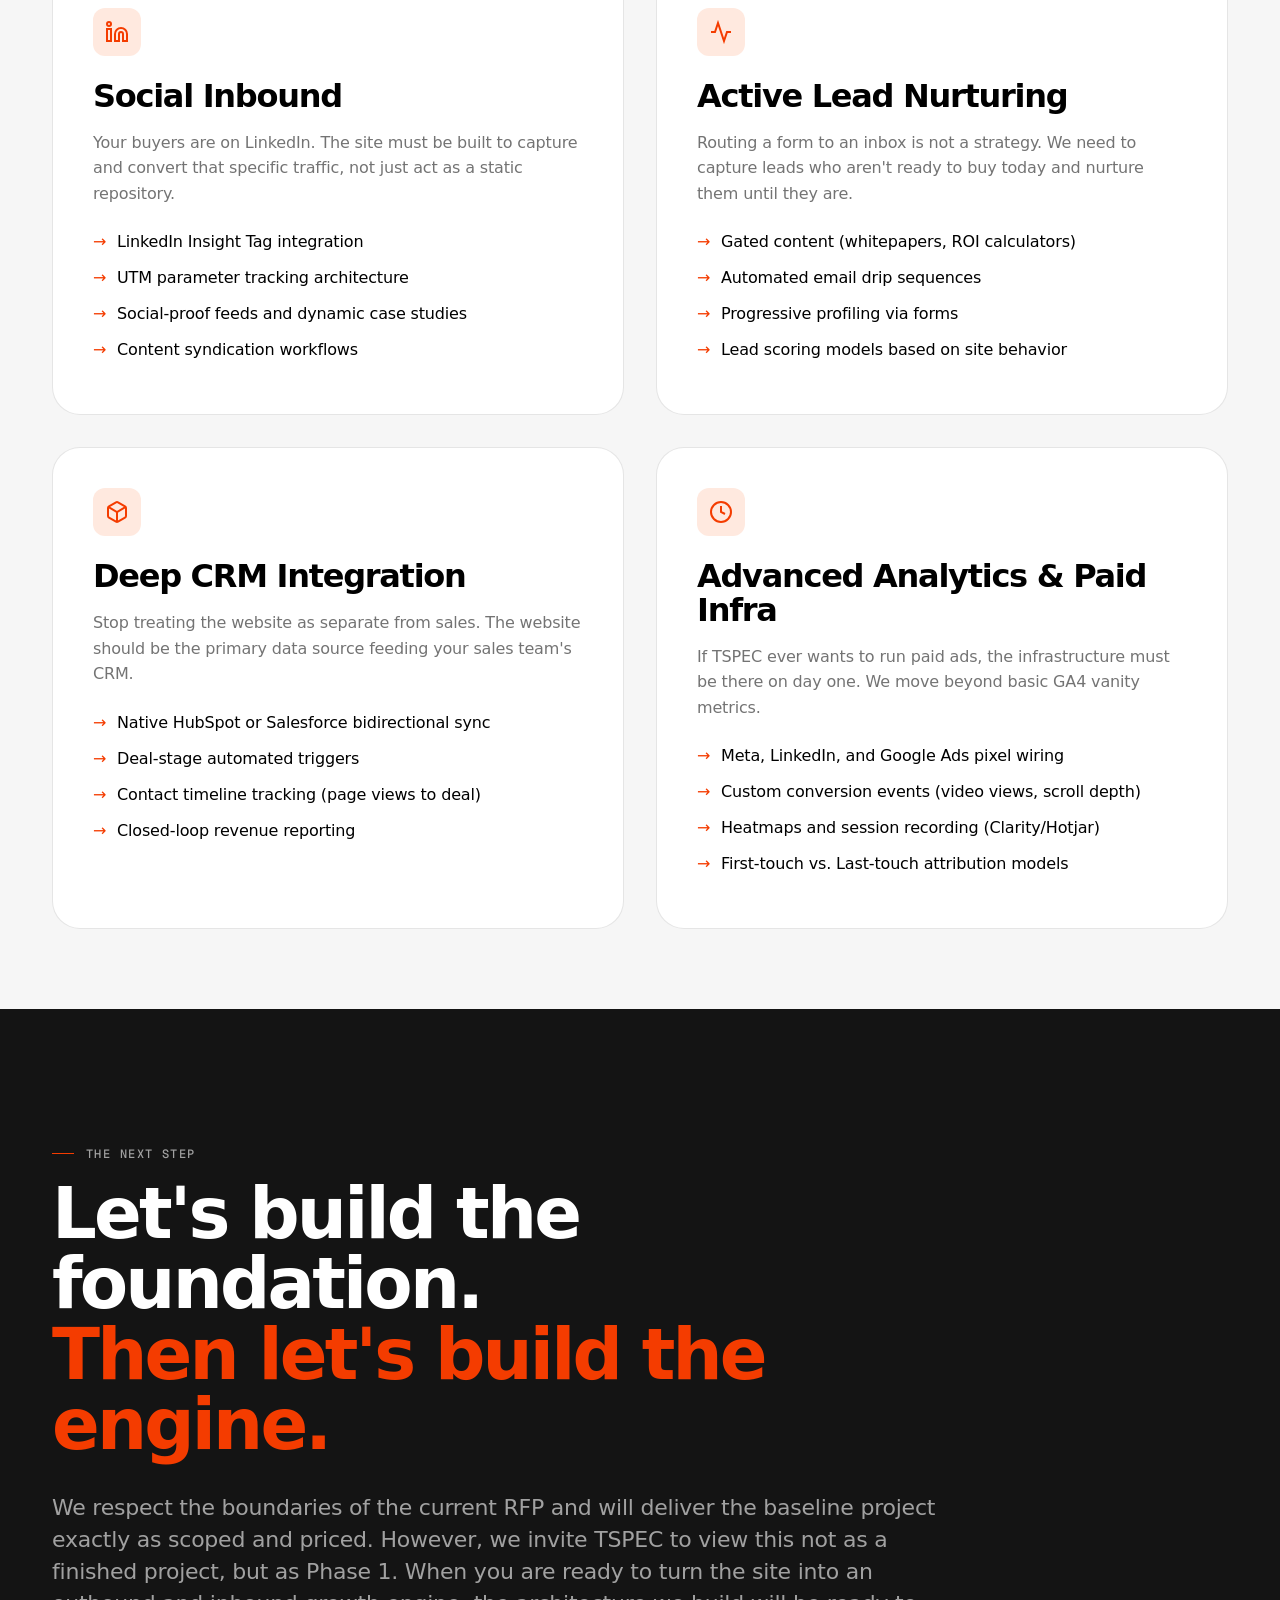
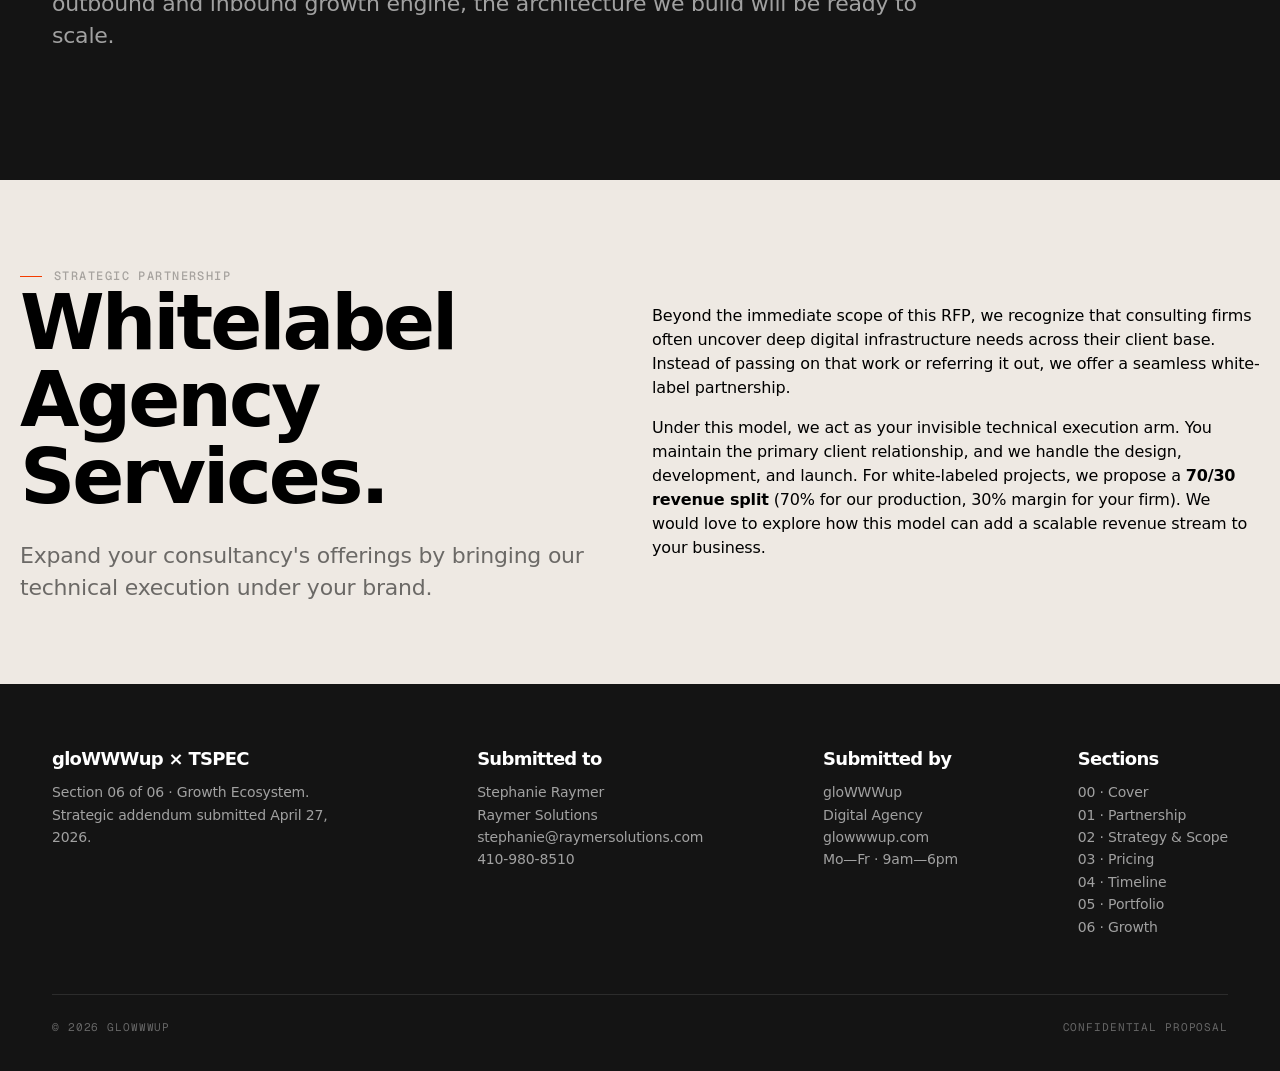
==== commit 9d920912: "Add whitelabel agency partnership section to growth page" ====
--- a/growth.html
+++ b/growth.html
@@ -252,6 +252,21 @@
     </div>
   </section>
 
+  <!-- ── AGENCY WHITELABEL PARTNERSHIP ── -->
+  <section class="section shell" style="padding-top: 80px; padding-bottom: 80px;">
+    <div class="grid-2">
+      <div>
+        <p class="eyebrow">Strategic Partnership</p>
+        <h2>Whitelabel Agency Services.</h2>
+        <p class="lede" style="margin-top: 24px;">Expand your consultancy's offerings by bringing our technical execution under your brand.</p>
+      </div>
+      <div class="stack" style="justify-content: center;">
+        <p>Beyond the immediate scope of this RFP, we recognize that consulting firms often uncover deep digital infrastructure needs across their client base. Instead of passing on that work or referring it out, we offer a seamless white-label partnership.</p>
+        <p>Under this model, we act as your invisible technical execution arm. You maintain the primary client relationship, and we handle the design, development, and launch. For white-labeled projects, we propose a <strong>70/30 revenue split</strong> (70% for our production, 30% margin for your firm). We would love to explore how this model can add a scalable revenue stream to your business.</p>
+      </div>
+    </div>
+  </section>
+
   <!-- ── FOOTER ── -->
   <footer class="site-foot">
     <div class="shell">
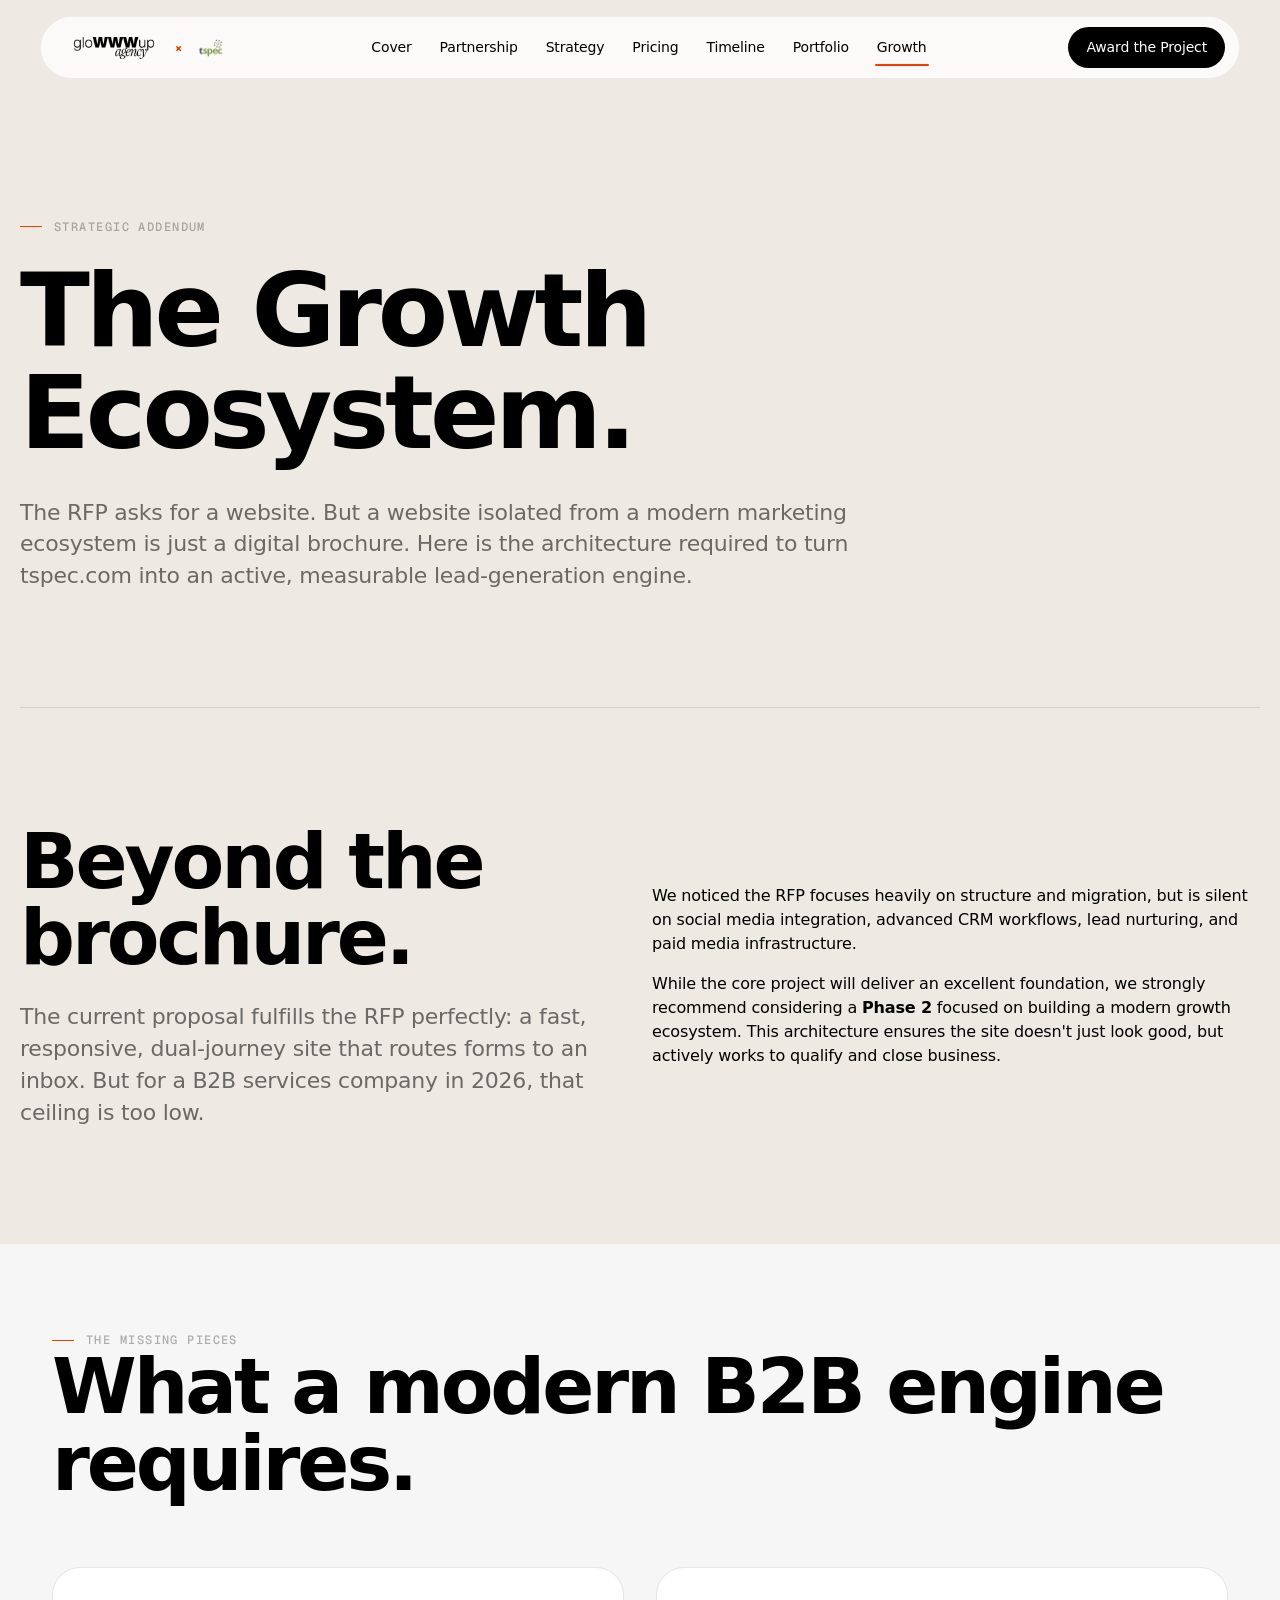
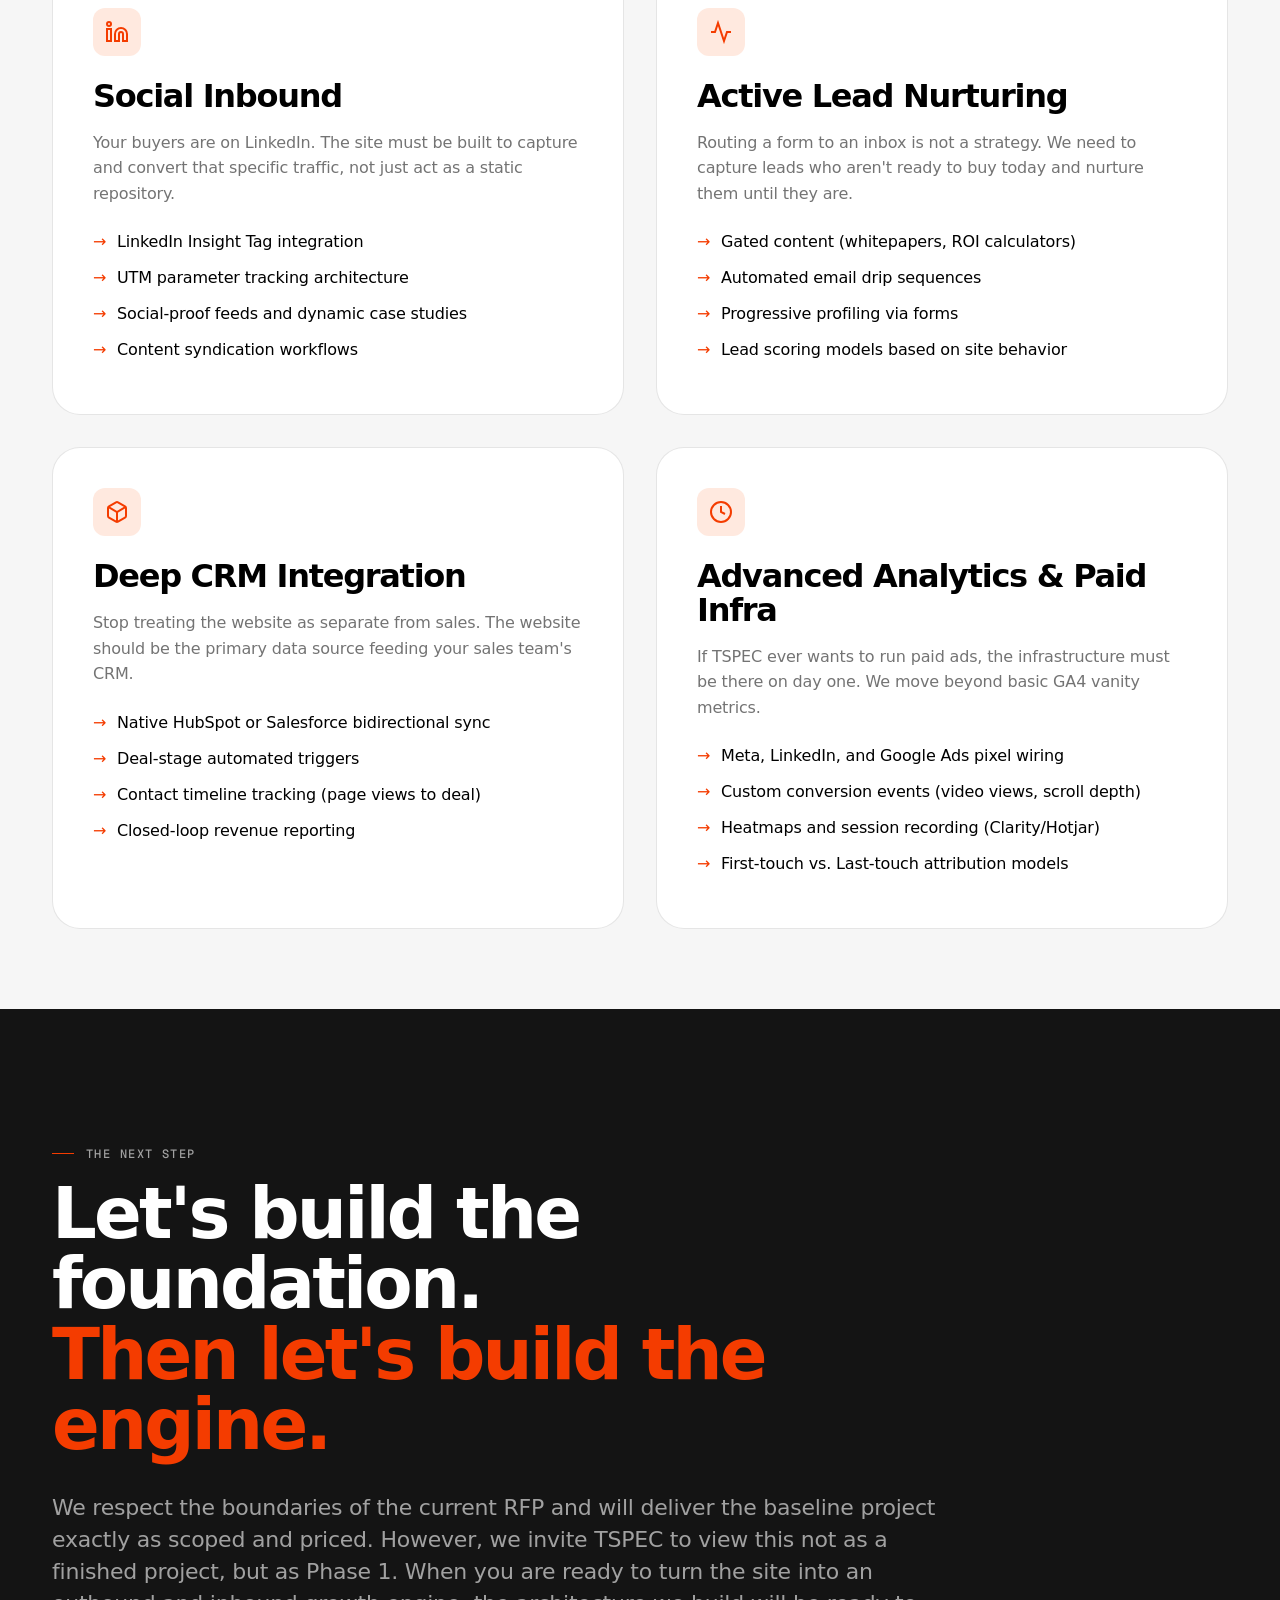
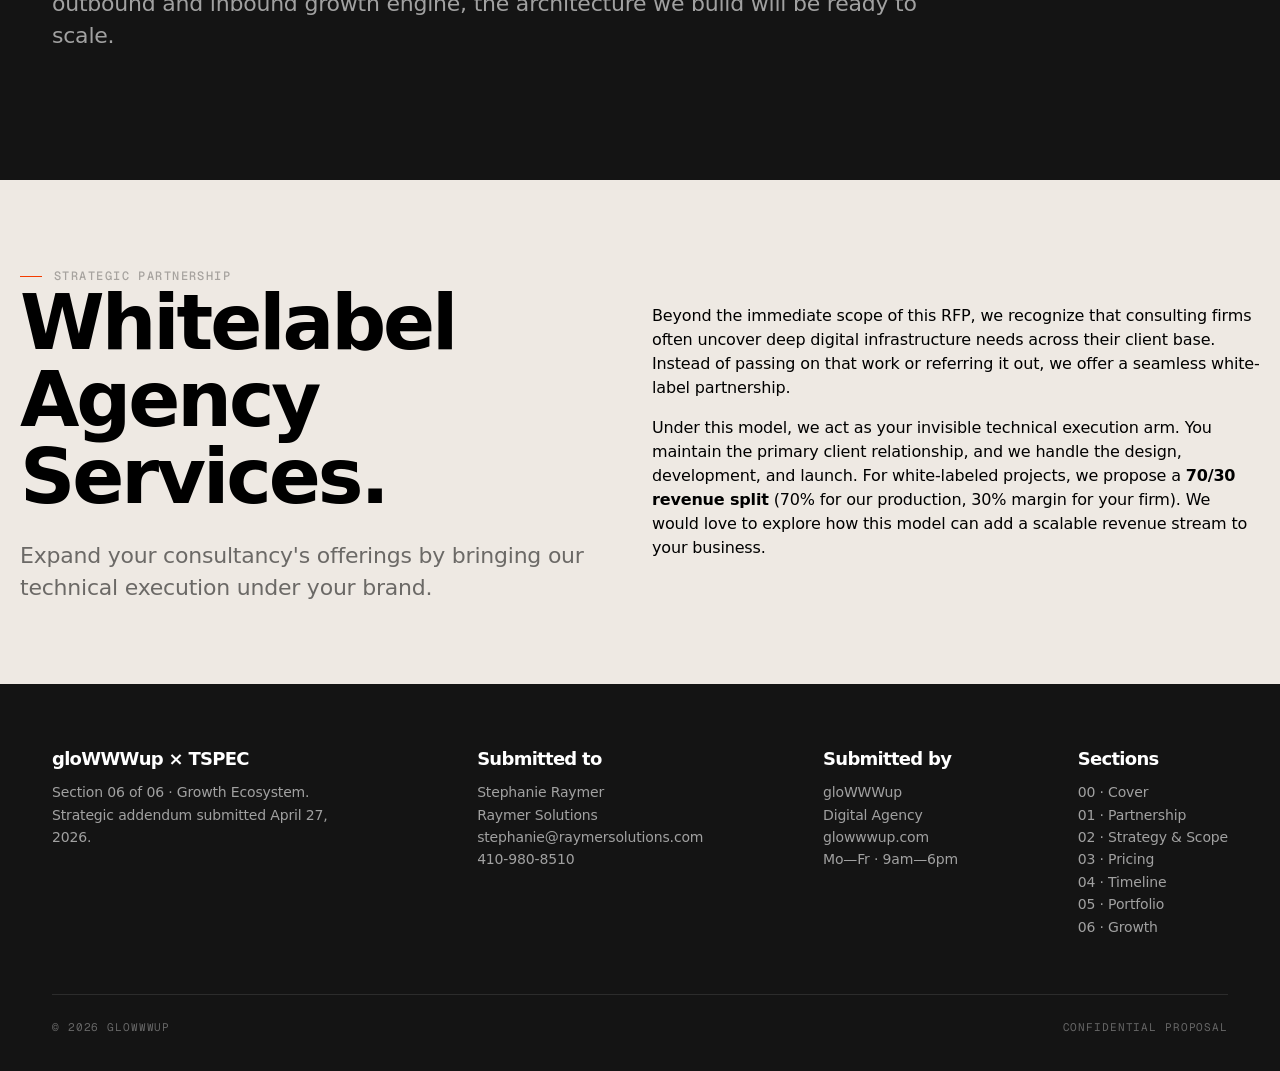
==== commit 1a812c0e: "Standardize navigation: add TSPEC logo and remove link numbers" ====
--- a/growth.html
+++ b/growth.html
@@ -102,16 +102,16 @@
     <div class="brand">
       <img src="assets/img/glowwwup-wordmark.png" alt="gloWWWup">
       <span class="x">×</span>
-      <span>TSPEC</span>
+      <span><img src="assets/img/tspec-logo.png" alt="TSPEC"></span>
     </div>
     <div class="links">
-      <a href="index.html">00. Cover</a>
-      <a href="partnership.html">01. Partnership</a>
-      <a href="strategy.html">02. Strategy</a>
-      <a href="pricing.html">03. Pricing</a>
-      <a href="timeline.html">04. Timeline</a>
-      <a href="portfolio.html">05. Portfolio</a>
-      <a href="growth.html" class="active" style="color: var(--accent);">06. Growth</a>
+      <a href="index.html">Cover</a>
+      <a href="partnership.html">Partnership</a>
+      <a href="strategy.html">Strategy</a>
+      <a href="pricing.html">Pricing</a>
+      <a href="timeline.html">Timeline</a>
+      <a href="portfolio.html">Portfolio</a>
+      <a href="growth.html" class="active">Growth</a>
     </div>
     <a href="mailto:stephanie@raymersolutions.com" class="cta">Award the Project</a>
   </nav>
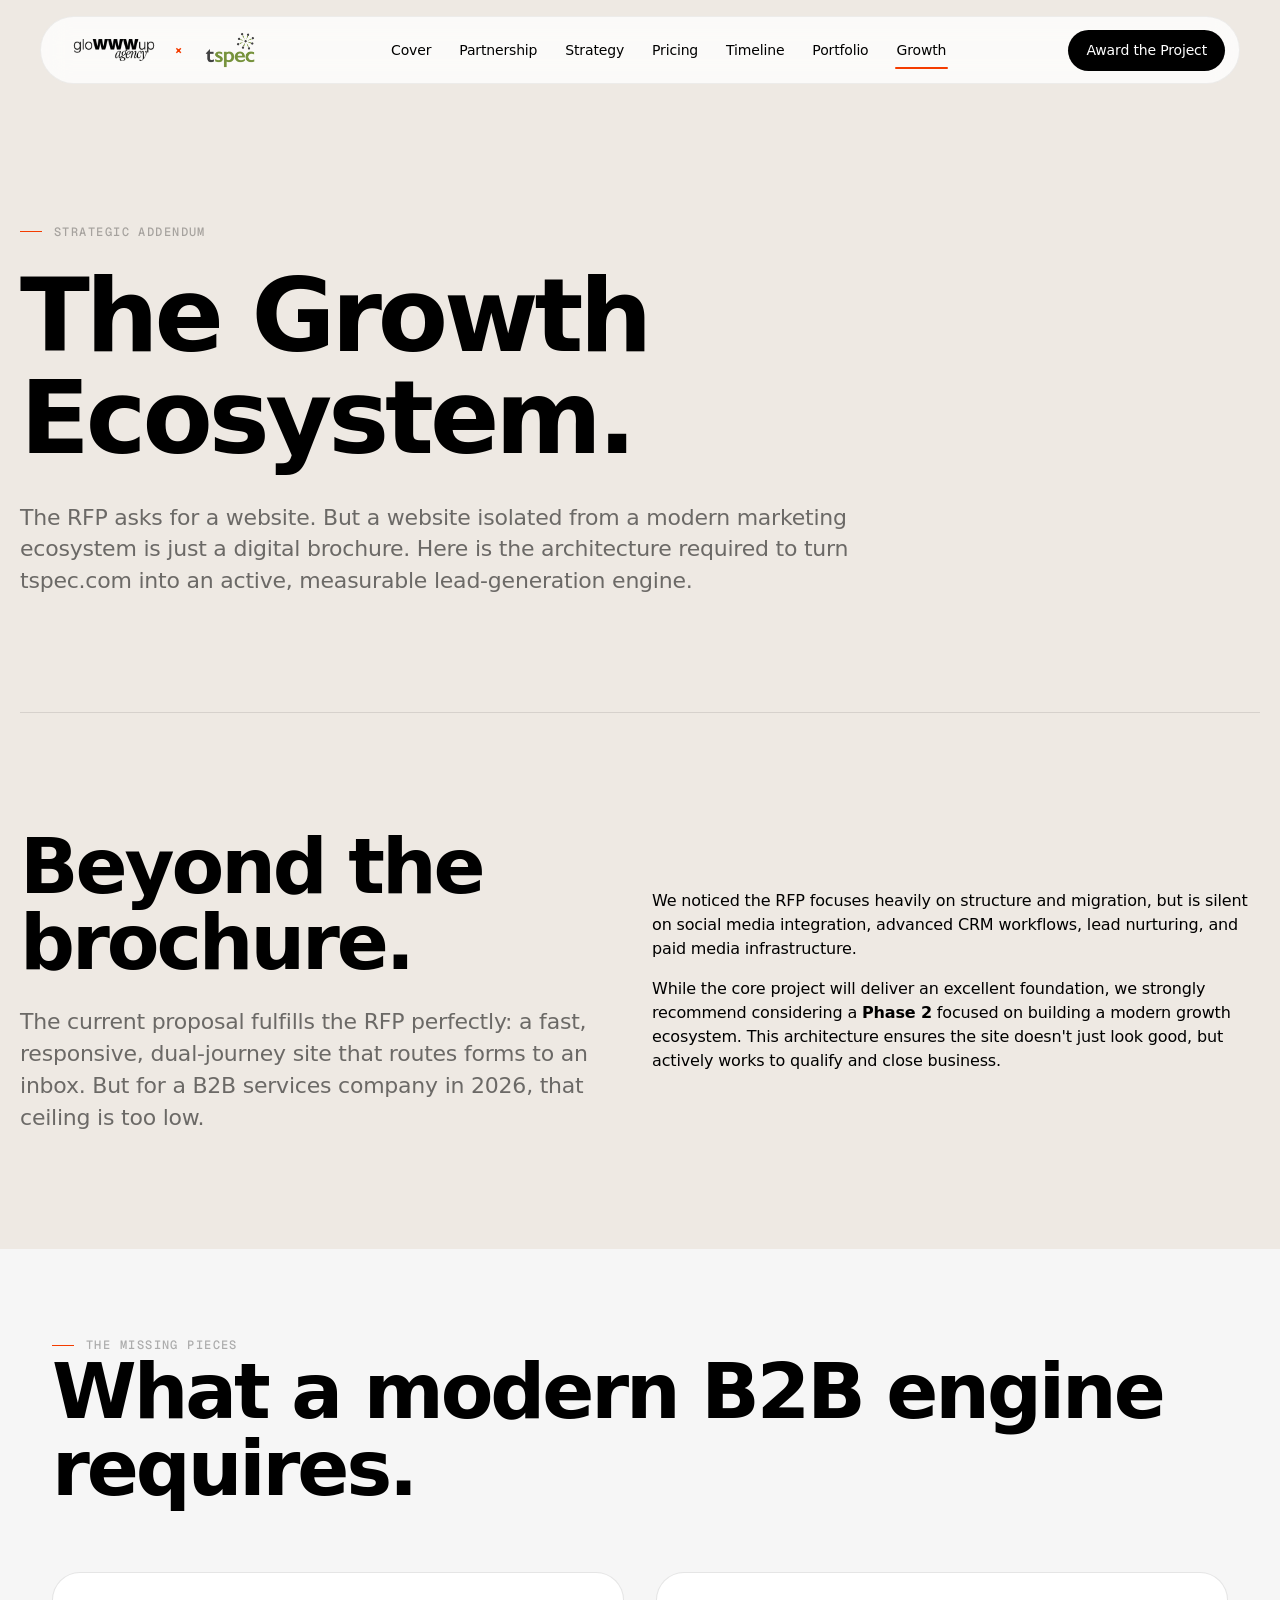
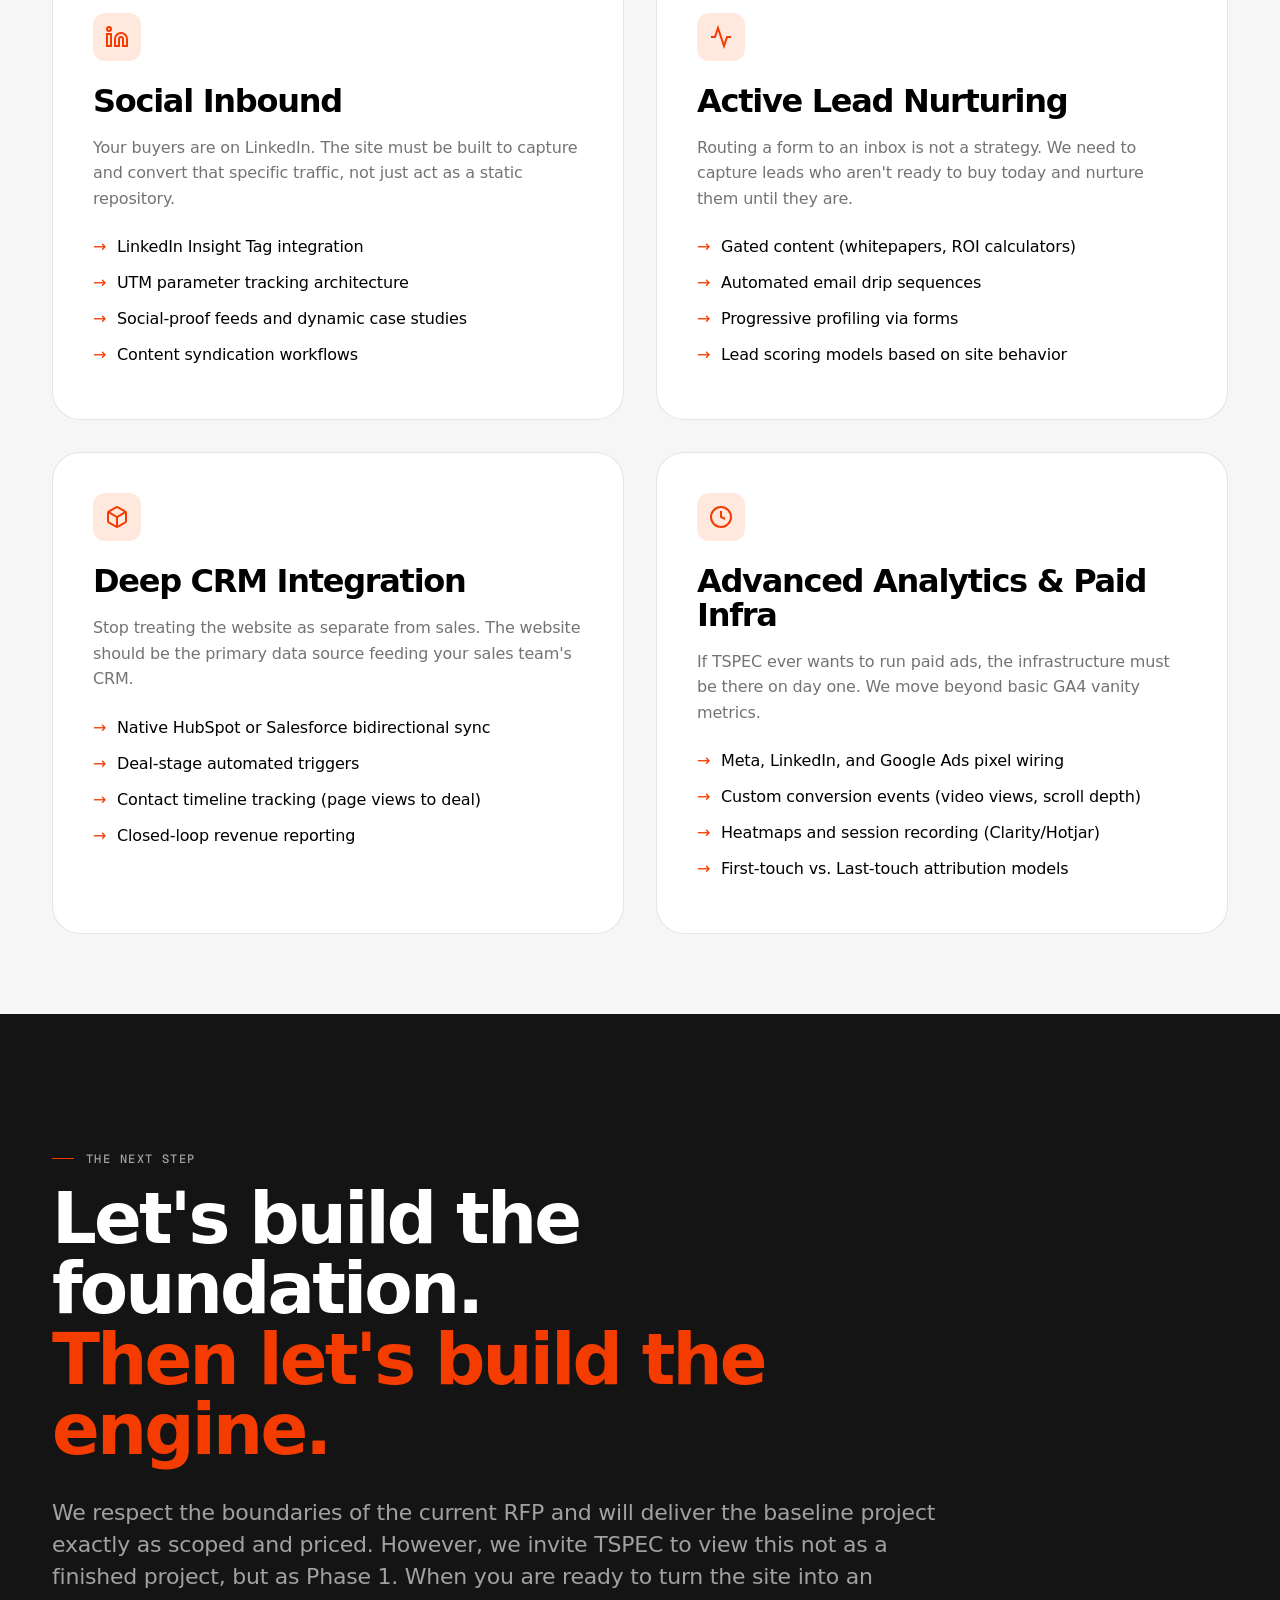
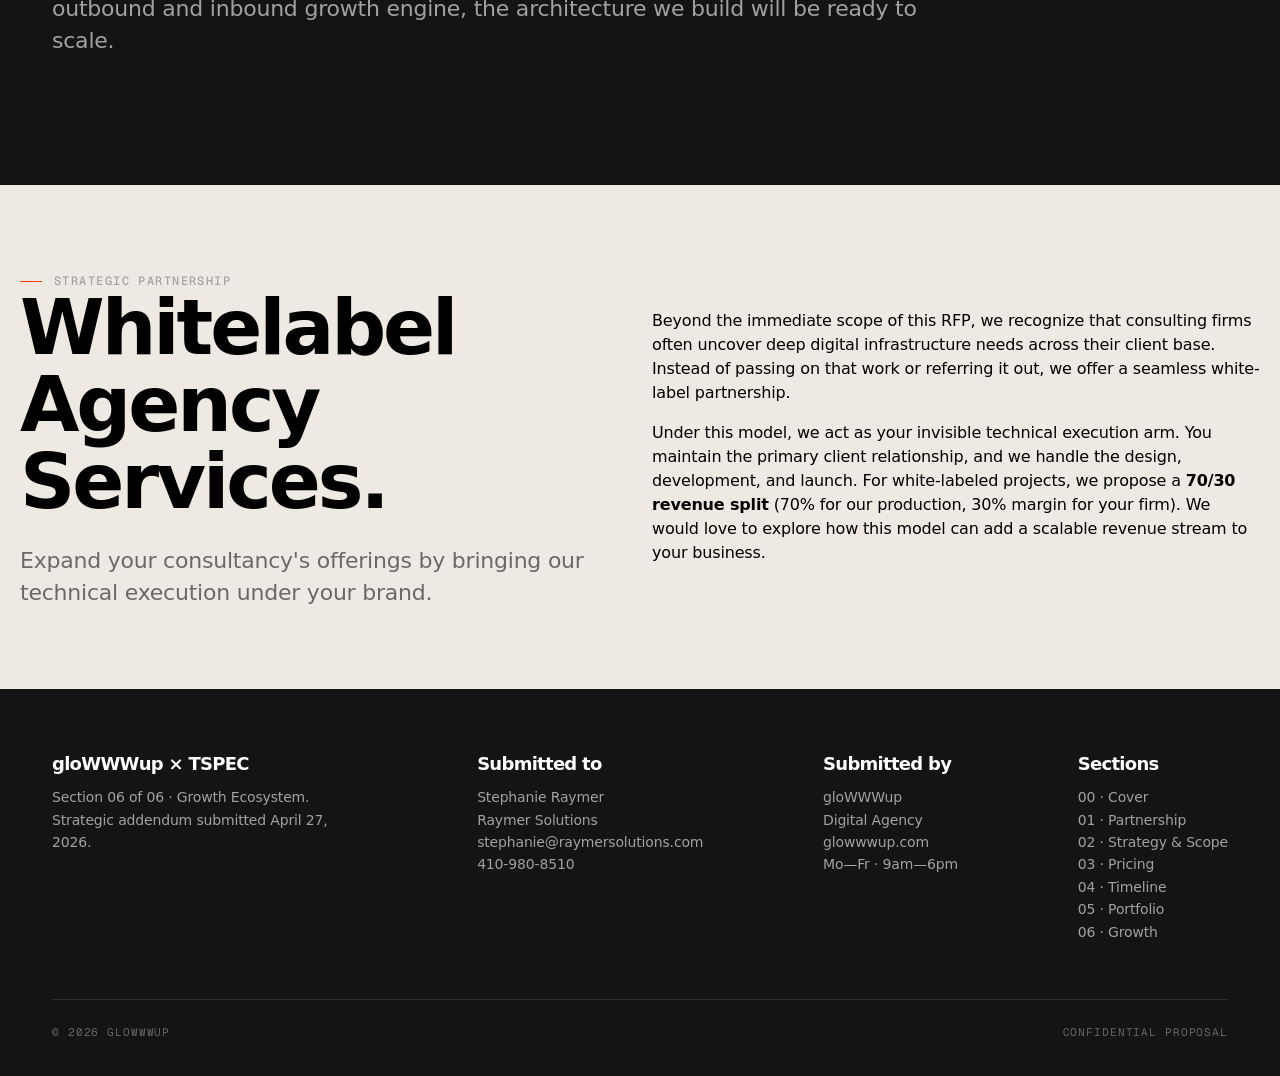
==== commit 2dc16f80: "Add gloWWWup favicon to all pages" ====
--- a/growth.html
+++ b/growth.html
@@ -93,6 +93,7 @@
       margin-bottom: 24px;
     }
   </style>
+  <link rel="icon" type="image/png" href="assets/img/favicon.png">
 </head>
 
 <body>
--- a/assets/css/site.css
+++ b/assets/css/site.css
@@ -172,6 +172,7 @@
   color: var(--fg2);
 }
 .nav-pill .brand img { height: 22px; width: auto; }
+.nav-pill .brand img[src*="tspec-logo"] { height: 46px; min-height: 46px; }
 .nav-pill .brand .x { color: var(--accent); font-weight: 700; }
 .nav-pill .links {
   display: flex; gap: 24px;
